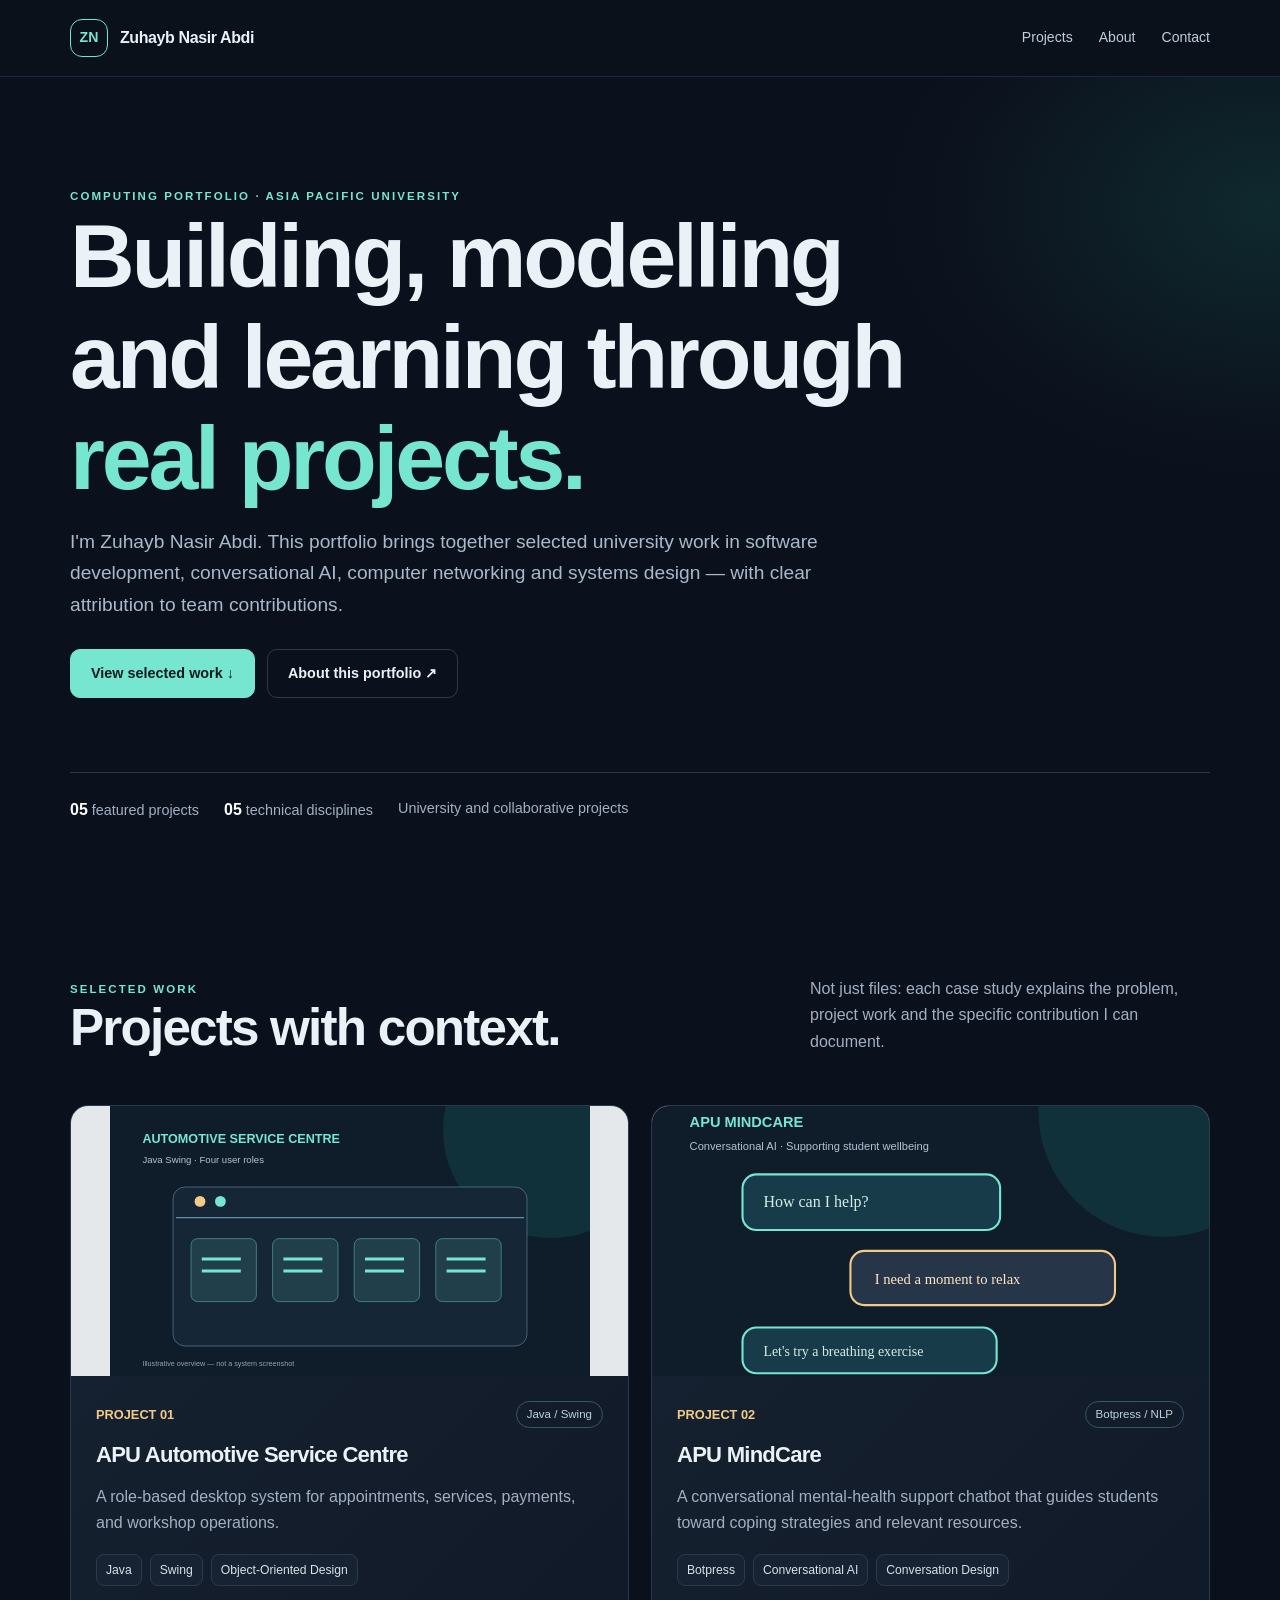
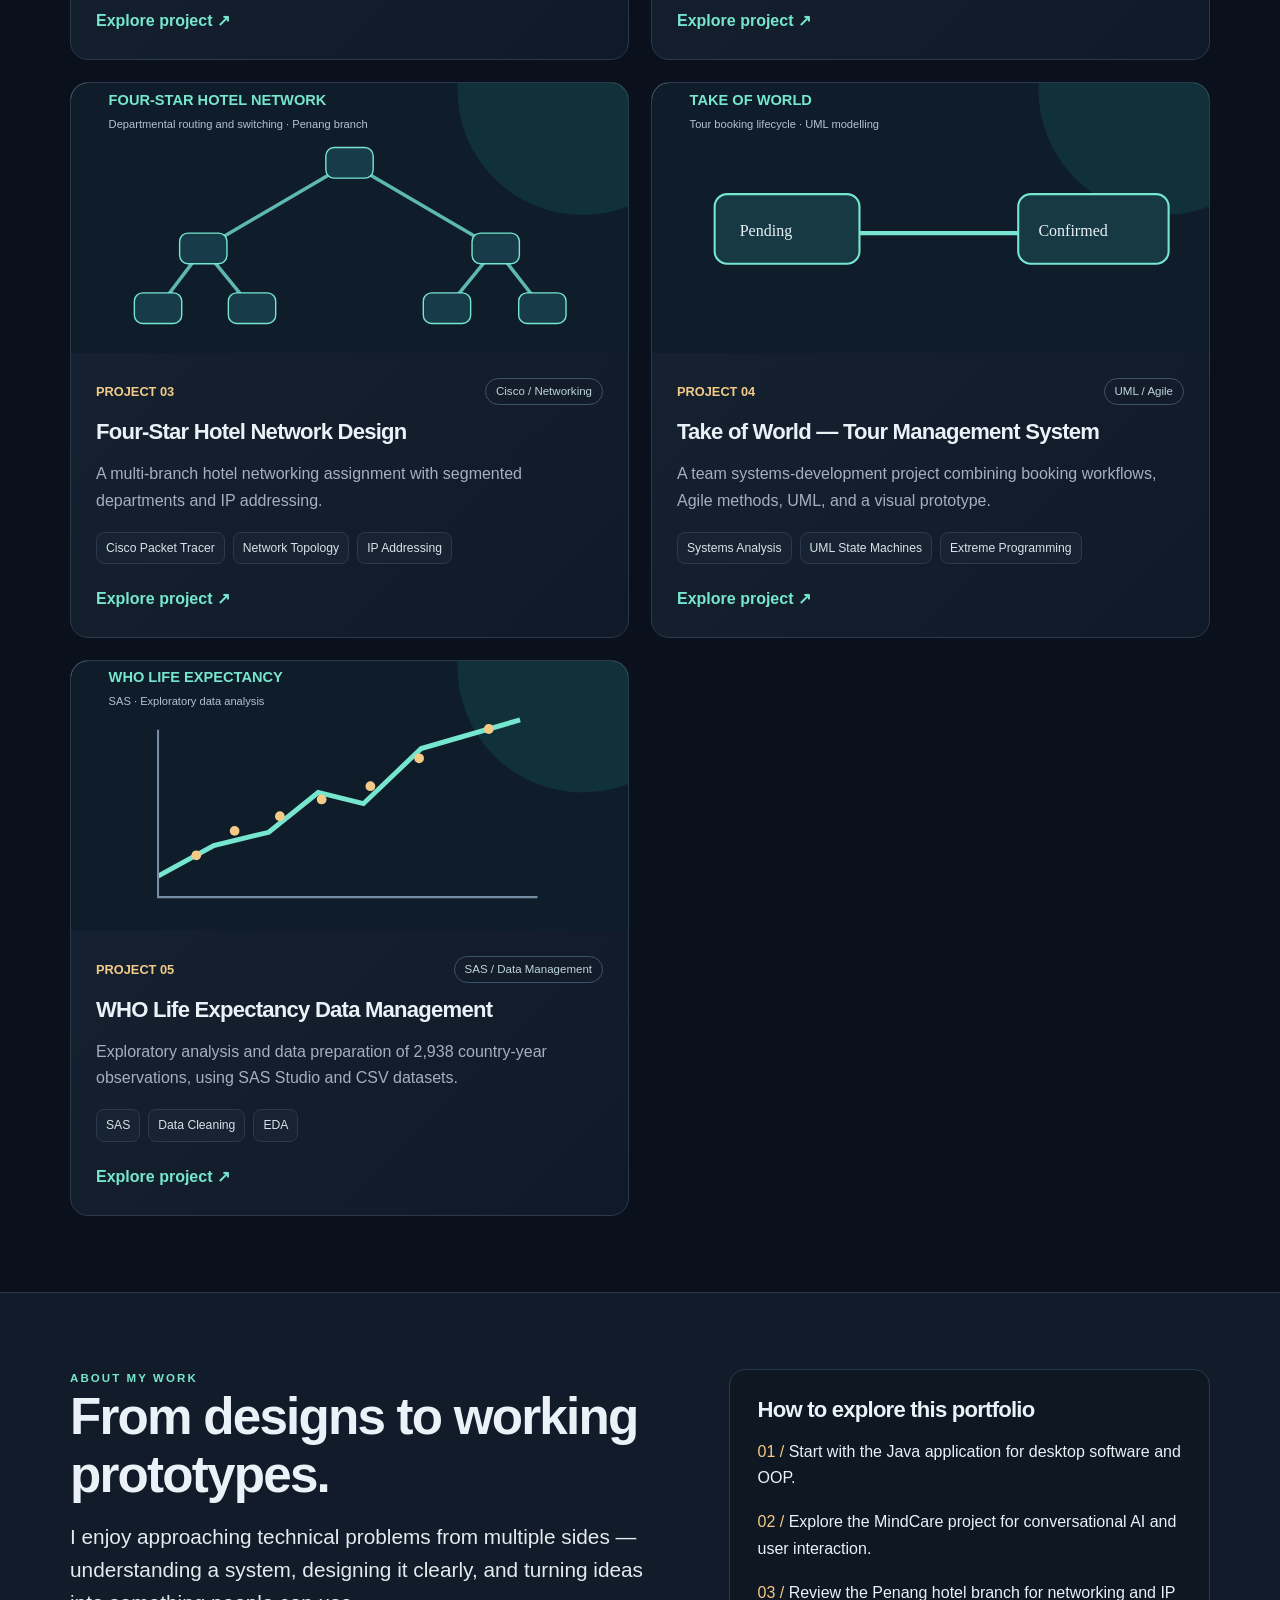
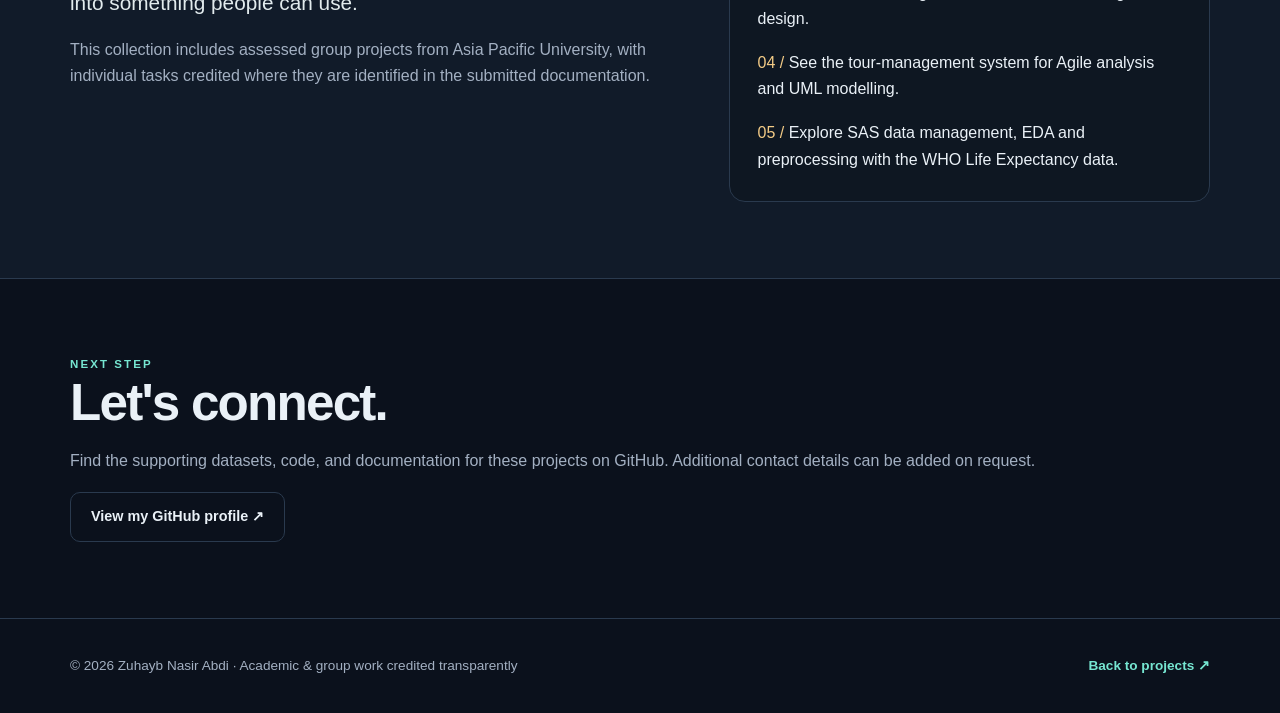
==== index.html @ 9fe81d9a "Publish professional five-project portfolio website" ====
<!DOCTYPE html>
<html lang="en"><head><meta charset="utf-8"/><meta content="width=device-width, initial-scale=1" name="viewport"/><meta content="#0b111c" name="theme-color"/><meta content="Software development, conversational AI, networking, and systems design portfolio." name="description"/><title>Selected Projects | Zuhayb Nasir Abdi</title><link href="styles.css" rel="stylesheet"/></head><body><header><div class="container topbar"><a aria-label="Portfolio homepage" class="brand" href="index.html"><span class="monogram">ZN</span><span>Zuhayb Nasir Abdi</span></a><nav aria-label="Primary navigation" class="navigation"><a href="index.html#projects">Projects</a><a href="index.html#about">About</a><a href="index.html#contact">Contact</a></nav></div></header><main><section class="hero"><div class="container"><div class="eyebrow">COMPUTING PORTFOLIO · ASIA PACIFIC UNIVERSITY</div><h1>Building, modelling and learning through <span class="gradient-word">real projects.</span></h1><p class="lede">I'm Zuhayb Nasir Abdi. This portfolio brings together selected university work in software development, conversational AI, computer networking and systems design — with clear attribution to team contributions.</p><div class="hero-actions"><a class="btn btn-primary" href="#projects">View selected work ↓</a><a class="btn" href="#about">About this portfolio ↗</a></div><div class="hero-stat"><span><strong>05</strong> featured projects</span><span><strong>05</strong> technical disciplines</span><span>University and collaborative projects</span></div></div></section><section id="projects"><div class="container"><div class="sectionhead"><div><div class="eyebrow">SELECTED WORK</div><h2>Projects with context.</h2></div><p>Not just files: each case study explains the problem, project work and the specific contribution I can document.</p></div><div class="projectgrid"><article class="projectcard"><a aria-label="View APU Automotive Service Centre" href="projects/automotive-service-centre/"><div class="card-image"><img alt="Project visual for APU Automotive Service Centre" loading="lazy" src="assets/java-roles.svg"/></div></a><div class="cardbody"><div class="cardmeta"><span class="projectnum">PROJECT 01</span><span class="pill">Java / Swing</span></div><h3>APU Automotive Service Centre</h3><p>A role-based desktop system for appointments, services, payments, and workshop operations.</p><div class="tagrow"><span class="tag">Java</span><span class="tag">Swing</span><span class="tag">Object-Oriented Design</span></div><a class="inline-link" href="projects/automotive-service-centre/">Explore project ↗</a></div></article><article class="projectcard"><a aria-label="View APU MindCare" href="projects/apu-mindcare-chatbot/"><div class="card-image"><img alt="Project visual for APU MindCare" loading="lazy" src="assets/chatbot-demo.svg"/></div></a><div class="cardbody"><div class="cardmeta"><span class="projectnum">PROJECT 02</span><span class="pill">Botpress / NLP</span></div><h3>APU MindCare</h3><p>A conversational mental-health support chatbot that guides students toward coping strategies and relevant resources.</p><div class="tagrow"><span class="tag">Botpress</span><span class="tag">Conversational AI</span><span class="tag">Conversation Design</span></div><a class="inline-link" href="projects/apu-mindcare-chatbot/">Explore project ↗</a></div></article><article class="projectcard"><a aria-label="View Four-Star Hotel Network Design" href="projects/hotel-network-design/"><div class="card-image"><img alt="Project visual for Four-Star Hotel Network Design" loading="lazy" src="assets/hotel-penang.svg"/></div></a><div class="cardbody"><div class="cardmeta"><span class="projectnum">PROJECT 03</span><span class="pill">Cisco / Networking</span></div><h3>Four-Star Hotel Network Design</h3><p>A multi-branch hotel networking assignment with segmented departments and IP addressing.</p><div class="tagrow"><span class="tag">Cisco Packet Tracer</span><span class="tag">Network Topology</span><span class="tag">IP Addressing</span></div><a class="inline-link" href="projects/hotel-network-design/">Explore project ↗</a></div></article><article class="projectcard"><a aria-label="View Take of World — Tour Management System" href="projects/take-of-world-tms/"><div class="card-image"><img alt="Project visual for Take of World — Tour Management System" loading="lazy" src="assets/tour-prototype.svg"/></div></a><div class="cardbody"><div class="cardmeta"><span class="projectnum">PROJECT 04</span><span class="pill">UML / Agile</span></div><h3>Take of World — Tour Management System</h3><p>A team systems-development project combining booking workflows, Agile methods, UML, and a visual prototype.</p><div class="tagrow"><span class="tag">Systems Analysis</span><span class="tag">UML State Machines</span><span class="tag">Extreme Programming</span></div><a class="inline-link" href="projects/take-of-world-tms/">Explore project ↗</a></div></article><article class="projectcard"><a aria-label="View WHO Life Expectancy Data Management" href="projects/who-life-expectancy-data-management/"><div class="card-image"><img alt="Scatter plot of life expectancy against schooling years" loading="lazy" src="assets/who-schooling-life-expectancy.svg"/></div></a><div class="cardbody"><div class="cardmeta"><span class="projectnum">PROJECT 05</span><span class="pill">SAS / Data Management</span></div><h3>WHO Life Expectancy Data Management</h3><p>Exploratory analysis and data preparation of 2,938 country-year observations, using SAS Studio and CSV datasets.</p><div class="tagrow"><span class="tag">SAS</span><span class="tag">Data Cleaning</span><span class="tag">EDA</span></div><a class="inline-link" href="projects/who-life-expectancy-data-management/">Explore project ↗</a></div></article></div></div></section><section class="about" id="about"><div class="container about-grid"><div><div class="eyebrow">ABOUT MY WORK</div><h2>From designs to working prototypes.</h2><p class="quote">I enjoy approaching technical problems from multiple sides — understanding a system, designing it clearly, and turning ideas into something people can use.</p><p class="muted">This collection includes assessed group projects from Asia Pacific University, with individual tasks credited where they are identified in the submitted documentation.</p></div><div class="steps"><h3>How to explore this portfolio</h3><p><span class="gold">01 /</span> Start with the Java application for desktop software and OOP.</p><p><span class="gold">02 /</span> Explore the MindCare project for conversational AI and user interaction.</p><p><span class="gold">03 /</span> Review the Penang hotel branch for networking and IP design.</p><p><span class="gold">04 /</span> See the tour-management system for Agile analysis and UML modelling.</p><p><span class="gold">05 /</span> Explore SAS data management, EDA and preprocessing with the WHO Life Expectancy data.</p></div></div></section><section id="contact"><div class="container"><div class="eyebrow">NEXT STEP</div><h2>Let's connect.</h2><p class="muted">Find the supporting datasets, code, and documentation for these projects on GitHub. Additional contact details can be added on request.</p><a class="btn" href="https://github.com/zuhaybnasir-design" rel="noopener noreferrer" target="_blank">View my GitHub profile ↗</a></div></section></main><footer><div class="container foot"><span>© 2026 Zuhayb Nasir Abdi · Academic &amp; group work credited transparently</span><a class="inline-link" href="index.html#projects">Back to projects ↗</a></div></footer></body></html>
---- styles.css ----
:root{--ink:#eaf1f7;--muted:#a3b0c2;--bg:#0b111c;--panel:#121d2c;--panel2:#172537;--line:#2a3a4e;--aqua:#76e6d1;--gold:#f3cb86;--max:1140px; color-scheme:dark}
*{box-sizing:border-box}html{scroll-behavior:smooth}body{margin:0;background:var(--bg);color:var(--ink);font:16px/1.65 -apple-system,BlinkMacSystemFont,"Segoe UI",Arial,sans-serif}a{color:inherit;text-decoration:none}a:focus-visible{outline:2px solid var(--aqua);outline-offset:5px;border-radius:3px}p{margin:0 0 1.1rem}h1,h2,h3{line-height:1.13;letter-spacing:-.035em;margin:0 0 1rem}h1{font-size:clamp(2.9rem,7vw,5.9rem);max-width:920px}h2{font-size:clamp(2rem,4.4vw,3.2rem)}h3{font-size:1.38rem}img{max-width:100%;display:block} .container{width:min(var(--max),calc(100% - 48px));margin:auto}.eyebrow{color:var(--aqua);font-size:.72rem;font-weight:780;letter-spacing:.18em;text-transform:uppercase}.muted{color:var(--muted)}.small{font-size:.9rem}.gold{color:var(--gold)}
header{border-bottom:1px solid #1d2a3b;position:sticky;top:0;z-index:12;background:#0b111cf0;backdrop-filter:blur(16px)}.topbar{min-height:76px;display:flex;align-items:center;justify-content:space-between;gap:20px}.brand{display:flex;align-items:center;gap:12px;font-weight:780;letter-spacing:-.025em}.monogram{display:grid;place-items:center;width:38px;height:38px;border:1px solid #6be6d0;border-radius:12px;color:var(--aqua);font-size:.88rem;letter-spacing:0}.navigation{display:flex;gap:26px;color:#c0cddb;font-size:.88rem}.navigation a:hover,.inline-link:hover{color:var(--aqua)}
.hero{padding:110px 0 76px;position:relative;overflow:hidden}.hero:before{content:'';position:absolute;width:800px;height:560px;right:-390px;top:-150px;border-radius:50%;background:radial-gradient(ellipse,#1c796b3b,#132b3a15 55%,transparent 70%);pointer-events:none}.hero .lede{color:#a9b9ca;font-size:1.2rem;max-width:750px}.gradient-word{color:var(--aqua)}.hero-actions{display:flex;flex-wrap:wrap;gap:12px;margin-top:28px}.btn{display:inline-flex;justify-content:center;align-items:center;gap:8px;border-radius:10px;border:1px solid var(--line);padding:12px 20px;font-weight:720;font-size:.9rem;transition:transform .15s,background .15s}.btn:hover{transform:translateY(-2px);background:var(--panel2)}.btn-primary{background:var(--aqua);color:#0b191b;border-color:var(--aqua)}.btn-primary:hover{background:#a2f4e4}.hero-stat{display:flex;gap:25px;flex-wrap:wrap;border-top:1px solid var(--line);margin-top:74px;padding-top:24px;color:var(--muted);font-size:.9rem}.hero-stat strong{color:#fff;font-size:1rem}
section{padding:76px 0}.sectionhead{display:flex;justify-content:space-between;align-items:end;gap:25px;margin-bottom:32px}.sectionhead p{max-width:400px;color:var(--muted)}.projectgrid{display:grid;grid-template-columns:1fr 1fr;gap:22px}.projectcard{border:1px solid var(--line);background:linear-gradient(135deg,#172333,#101927);border-radius:18px;overflow:hidden;transition:transform .18s,border-color .18s}.projectcard:hover{transform:translateY(-3px);border-color:#498b83}.card-image{height:270px;overflow:hidden;background:#e5e9e8}.card-image img{width:100%;height:100%;object-fit:cover;object-position:center}.projectcard:first-child .card-image img{object-fit:contain;background:#e5e8eb}.cardbody{padding:25px}.cardmeta{display:flex;align-items:center;justify-content:space-between;gap:15px;margin-bottom:15px}.projectnum{font-size:.8rem;font-weight:800;color:var(--gold)}.pill{font-size:.72rem;white-space:nowrap;border-radius:99px;border:1px solid #39556a;padding:3px 10px;color:#bdd3da}.cardbody p{color:var(--muted);min-height:52px}.tagrow{display:flex;flex-wrap:wrap;gap:8px;margin:16px 0 22px}.tag{color:#d6e3e8;border:1px solid var(--line);background:#172333;border-radius:8px;padding:5px 9px;font-size:.76rem}.inline-link{color:var(--aqua);font-weight:750}.about{background:#111b29;border-top:1px solid var(--line);border-bottom:1px solid var(--line)}.about-grid{display:grid;grid-template-columns:1.1fr .9fr;gap:70px}.quote{font-size:1.3rem;line-height:1.6;color:#e2ebed}.steps{border:1px solid var(--line);background:#0e1722;border-radius:16px;padding:28px}.steps p:last-child{margin-bottom:0}.foot{padding:36px 0;display:flex;justify-content:space-between;gap:20px;flex-wrap:wrap;font-size:.85rem;color:var(--muted)}footer{border-top:1px solid var(--line)}
.projecthero{padding:66px 0 56px}.projecthero h1{font-size:clamp(2.5rem,6vw,4.7rem);max-width:940px;margin-top:18px}.projecthero .lede{max-width:800px;color:#b2c0d2;font-size:1.15rem}.breadcrumb{color:var(--muted);font-size:.87rem}.breadcrumb a{color:var(--aqua)}.feature-image{width:100%;aspect-ratio:2.25/1;object-fit:cover;background:#e5e9e8;border:1px solid var(--line);border-radius:18px}.feature-image.contain{object-fit:contain}.detail-layout{display:grid;grid-template-columns:minmax(0,1.65fr) minmax(260px,.85fr);gap:70px;align-items:start}.detail-section{padding:22px 0;border-bottom:1px solid var(--line)}.detail-section h2{font-size:1.75rem}.detail-section ul{padding-left:1.25rem;color:#bed0dd}.detail-section li{margin:.5rem 0}.info-panel{border:1px solid var(--line);background:var(--panel);padding:25px;border-radius:15px;position:sticky;top:104px}.info-panel h3{font-size:1rem;letter-spacing:0}.info-panel .tagrow{margin:14px 0}.info-panel p{color:var(--muted);font-size:.91rem}.gallery{display:grid;grid-template-columns:1fr 1fr;gap:17px;margin:18px 0}.gallery figure{margin:0;border:1px solid var(--line);background:#142032;border-radius:12px;overflow:hidden}.gallery img{width:100%;height:220px;object-fit:contain;background:#e5e9e8}.gallery figcaption{padding:13px 15px;color:var(--muted);font-size:.78rem}.demo-video{display:block;width:100%;border-radius:12px;border:1px solid var(--line)}.notice{background:#152534;border-left:3px solid var(--gold);padding:16px 20px;border-radius:8px;color:#cdd9e1}.projectfootnav{display:flex;gap:15px;justify-content:space-between;margin:44px 0}.projectfootnav a{color:var(--aqua);font-weight:650}
@media(max-width:800px){.hero{padding:78px 0 54px}.projectgrid,.about-grid,.detail-layout{grid-template-columns:1fr}.detail-layout{gap:18px}.info-panel{position:static}.sectionhead{display:block}.gallery{grid-template-columns:1fr 1fr}.navigation{gap:14px}.container{width:min(var(--max),calc(100% - 32px))}}
@media(max-width:540px){.projectgrid,.gallery{grid-template-columns:1fr}.card-image{height:210px}.gallery img{height:195px}.navigation{font-size:.76rem;gap:10px}.brand{font-size:.88rem}.monogram{width:31px;height:31px}.topbar{min-height:66px}.hero-stat{gap:15px}.feature-image{aspect-ratio:1.5/1}.about-grid{gap:35px}.projecthero{padding-top:35px}}@media(prefers-reduced-motion:reduce){*,*:before,*:after{scroll-behavior:auto!important;transition:none!important}}
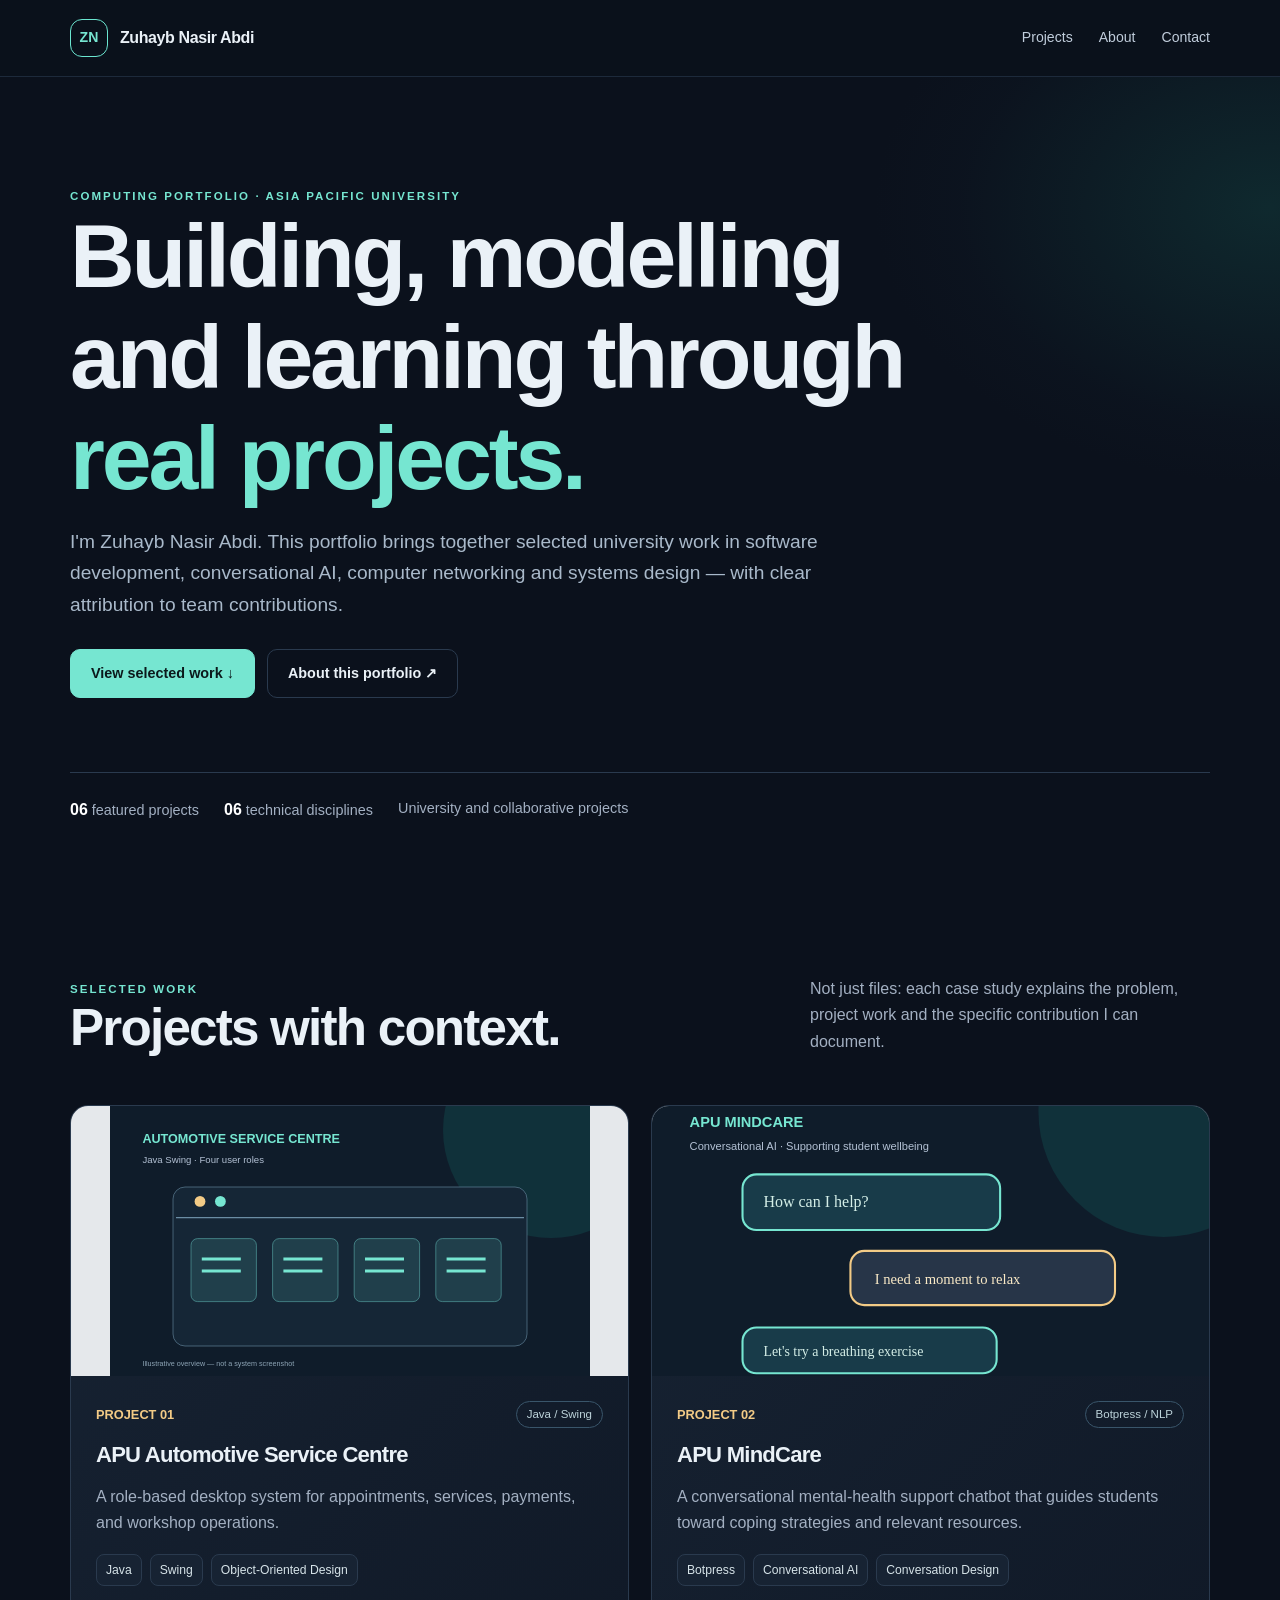
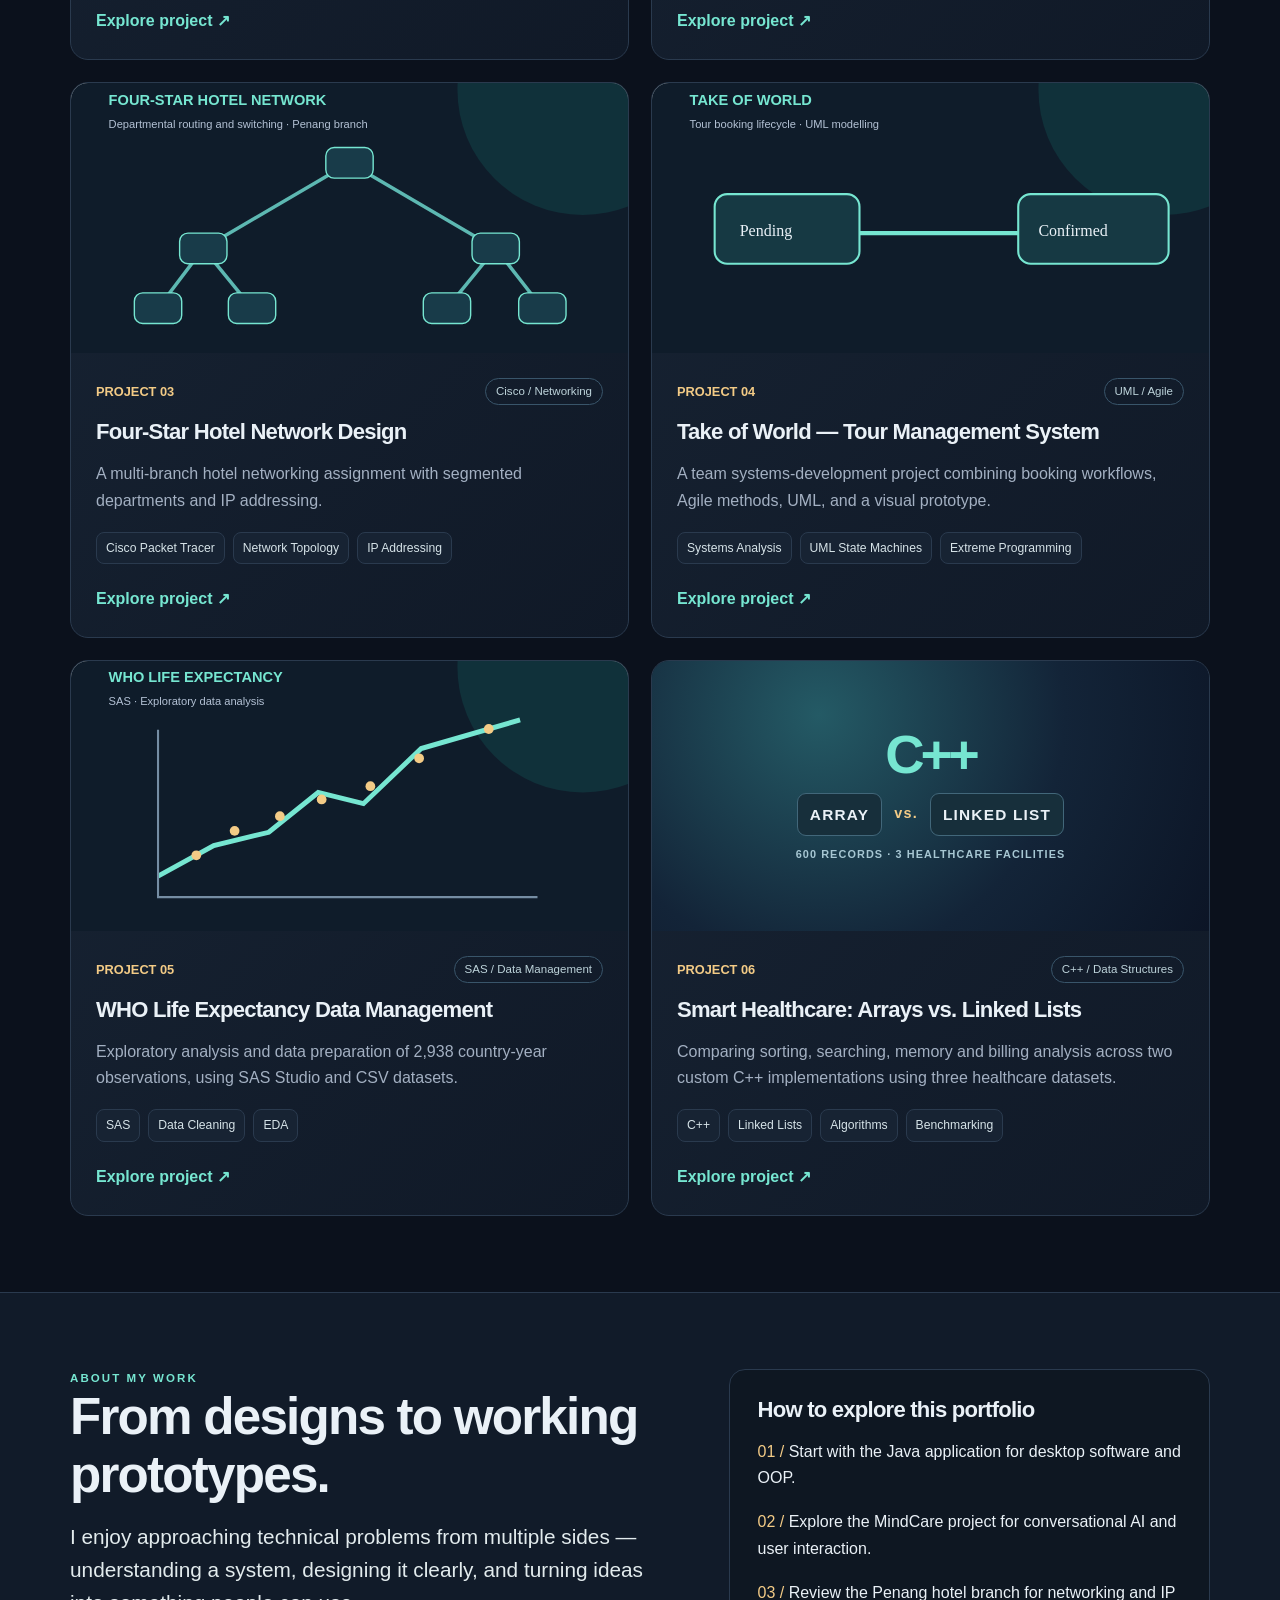
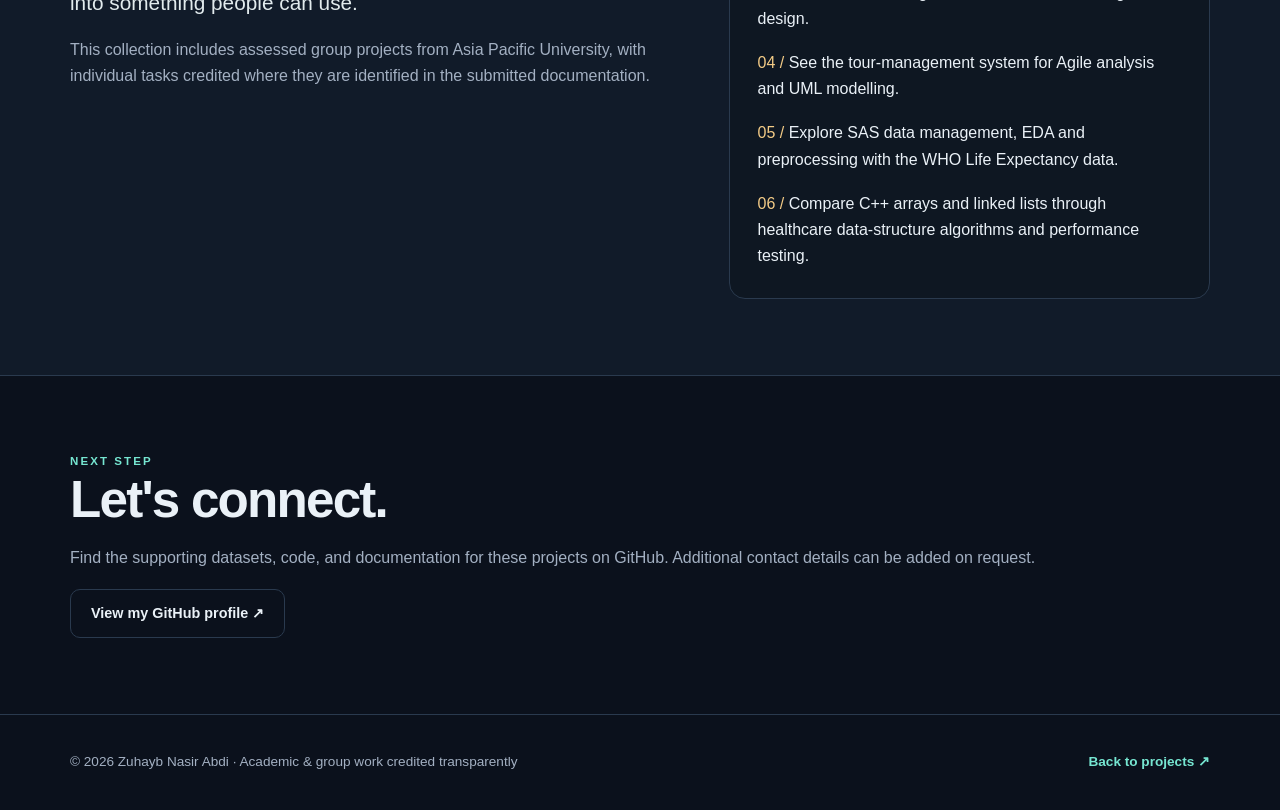
==== commit 9d08ed47: "feat: showcase C++ arrays vs linked lists project on portfolio homepage" ====
--- a/index.html
+++ b/index.html
@@ -1,2 +1,2 @@
 <!DOCTYPE html>
-<html lang="en"><head><meta charset="utf-8"/><meta content="width=device-width, initial-scale=1" name="viewport"/><meta content="#0b111c" name="theme-color"/><meta content="Software development, conversational AI, networking, and systems design portfolio." name="description"/><title>Selected Projects | Zuhayb Nasir Abdi</title><link href="styles.css" rel="stylesheet"/></head><body><header><div class="container topbar"><a aria-label="Portfolio homepage" class="brand" href="index.html"><span class="monogram">ZN</span><span>Zuhayb Nasir Abdi</span></a><nav aria-label="Primary navigation" class="navigation"><a href="index.html#projects">Projects</a><a href="index.html#about">About</a><a href="index.html#contact">Contact</a></nav></div></header><main><section class="hero"><div class="container"><div class="eyebrow">COMPUTING PORTFOLIO · ASIA PACIFIC UNIVERSITY</div><h1>Building, modelling and learning through <span class="gradient-word">real projects.</span></h1><p class="lede">I'm Zuhayb Nasir Abdi. This portfolio brings together selected university work in software development, conversational AI, computer networking and systems design — with clear attribution to team contributions.</p><div class="hero-actions"><a class="btn btn-primary" href="#projects">View selected work ↓</a><a class="btn" href="#about">About this portfolio ↗</a></div><div class="hero-stat"><span><strong>05</strong> featured projects</span><span><strong>05</strong> technical disciplines</span><span>University and collaborative projects</span></div></div></section><section id="projects"><div class="container"><div class="sectionhead"><div><div class="eyebrow">SELECTED WORK</div><h2>Projects with context.</h2></div><p>Not just files: each case study explains the problem, project work and the specific contribution I can document.</p></div><div class="projectgrid"><article class="projectcard"><a aria-label="View APU Automotive Service Centre" href="projects/automotive-service-centre/"><div class="card-image"><img alt="Project visual for APU Automotive Service Centre" loading="lazy" src="assets/java-roles.svg"/></div></a><div class="cardbody"><div class="cardmeta"><span class="projectnum">PROJECT 01</span><span class="pill">Java / Swing</span></div><h3>APU Automotive Service Centre</h3><p>A role-based desktop system for appointments, services, payments, and workshop operations.</p><div class="tagrow"><span class="tag">Java</span><span class="tag">Swing</span><span class="tag">Object-Oriented Design</span></div><a class="inline-link" href="projects/automotive-service-centre/">Explore project ↗</a></div></article><article class="projectcard"><a aria-label="View APU MindCare" href="projects/apu-mindcare-chatbot/"><div class="card-image"><img alt="Project visual for APU MindCare" loading="lazy" src="assets/chatbot-demo.svg"/></div></a><div class="cardbody"><div class="cardmeta"><span class="projectnum">PROJECT 02</span><span class="pill">Botpress / NLP</span></div><h3>APU MindCare</h3><p>A conversational mental-health support chatbot that guides students toward coping strategies and relevant resources.</p><div class="tagrow"><span class="tag">Botpress</span><span class="tag">Conversational AI</span><span class="tag">Conversation Design</span></div><a class="inline-link" href="projects/apu-mindcare-chatbot/">Explore project ↗</a></div></article><article class="projectcard"><a aria-label="View Four-Star Hotel Network Design" href="projects/hotel-network-design/"><div class="card-image"><img alt="Project visual for Four-Star Hotel Network Design" loading="lazy" src="assets/hotel-penang.svg"/></div></a><div class="cardbody"><div class="cardmeta"><span class="projectnum">PROJECT 03</span><span class="pill">Cisco / Networking</span></div><h3>Four-Star Hotel Network Design</h3><p>A multi-branch hotel networking assignment with segmented departments and IP addressing.</p><div class="tagrow"><span class="tag">Cisco Packet Tracer</span><span class="tag">Network Topology</span><span class="tag">IP Addressing</span></div><a class="inline-link" href="projects/hotel-network-design/">Explore project ↗</a></div></article><article class="projectcard"><a aria-label="View Take of World — Tour Management System" href="projects/take-of-world-tms/"><div class="card-image"><img alt="Project visual for Take of World — Tour Management System" loading="lazy" src="assets/tour-prototype.svg"/></div></a><div class="cardbody"><div class="cardmeta"><span class="projectnum">PROJECT 04</span><span class="pill">UML / Agile</span></div><h3>Take of World — Tour Management System</h3><p>A team systems-development project combining booking workflows, Agile methods, UML, and a visual prototype.</p><div class="tagrow"><span class="tag">Systems Analysis</span><span class="tag">UML State Machines</span><span class="tag">Extreme Programming</span></div><a class="inline-link" href="projects/take-of-world-tms/">Explore project ↗</a></div></article><article class="projectcard"><a aria-label="View WHO Life Expectancy Data Management" href="projects/who-life-expectancy-data-management/"><div class="card-image"><img alt="Scatter plot of life expectancy against schooling years" loading="lazy" src="assets/who-schooling-life-expectancy.svg"/></div></a><div class="cardbody"><div class="cardmeta"><span class="projectnum">PROJECT 05</span><span class="pill">SAS / Data Management</span></div><h3>WHO Life Expectancy Data Management</h3><p>Exploratory analysis and data preparation of 2,938 country-year observations, using SAS Studio and CSV datasets.</p><div class="tagrow"><span class="tag">SAS</span><span class="tag">Data Cleaning</span><span class="tag">EDA</span></div><a class="inline-link" href="projects/who-life-expectancy-data-management/">Explore project ↗</a></div></article></div></div></section><section class="about" id="about"><div class="container about-grid"><div><div class="eyebrow">ABOUT MY WORK</div><h2>From designs to working prototypes.</h2><p class="quote">I enjoy approaching technical problems from multiple sides — understanding a system, designing it clearly, and turning ideas into something people can use.</p><p class="muted">This collection includes assessed group projects from Asia Pacific University, with individual tasks credited where they are identified in the submitted documentation.</p></div><div class="steps"><h3>How to explore this portfolio</h3><p><span class="gold">01 /</span> Start with the Java application for desktop software and OOP.</p><p><span class="gold">02 /</span> Explore the MindCare project for conversational AI and user interaction.</p><p><span class="gold">03 /</span> Review the Penang hotel branch for networking and IP design.</p><p><span class="gold">04 /</span> See the tour-management system for Agile analysis and UML modelling.</p><p><span class="gold">05 /</span> Explore SAS data management, EDA and preprocessing with the WHO Life Expectancy data.</p></div></div></section><section id="contact"><div class="container"><div class="eyebrow">NEXT STEP</div><h2>Let's connect.</h2><p class="muted">Find the supporting datasets, code, and documentation for these projects on GitHub. Additional contact details can be added on request.</p><a class="btn" href="https://github.com/zuhaybnasir-design" rel="noopener noreferrer" target="_blank">View my GitHub profile ↗</a></div></section></main><footer><div class="container foot"><span>© 2026 Zuhayb Nasir Abdi · Academic &amp; group work credited transparently</span><a class="inline-link" href="index.html#projects">Back to projects ↗</a></div></footer></body></html>+<html lang="en"><head><meta charset="utf-8"/><meta content="width=device-width, initial-scale=1" name="viewport"/><meta content="#0b111c" name="theme-color"/><meta content="Software development, conversational AI, networking, and systems design portfolio." name="description"/><title>Selected Projects | Zuhayb Nasir Abdi</title><link href="styles.css" rel="stylesheet"/></head><body><header><div class="container topbar"><a aria-label="Portfolio homepage" class="brand" href="index.html"><span class="monogram">ZN</span><span>Zuhayb Nasir Abdi</span></a><nav aria-label="Primary navigation" class="navigation"><a href="index.html#projects">Projects</a><a href="index.html#about">About</a><a href="index.html#contact">Contact</a></nav></div></header><main><section class="hero"><div class="container"><div class="eyebrow">COMPUTING PORTFOLIO · ASIA PACIFIC UNIVERSITY</div><h1>Building, modelling and learning through <span class="gradient-word">real projects.</span></h1><p class="lede">I'm Zuhayb Nasir Abdi. This portfolio brings together selected university work in software development, conversational AI, computer networking and systems design — with clear attribution to team contributions.</p><div class="hero-actions"><a class="btn btn-primary" href="#projects">View selected work ↓</a><a class="btn" href="#about">About this portfolio ↗</a></div><div class="hero-stat"><span><strong>06</strong> featured projects</span><span><strong>06</strong> technical disciplines</span><span>University and collaborative projects</span></div></div></section><section id="projects"><div class="container"><div class="sectionhead"><div><div class="eyebrow">SELECTED WORK</div><h2>Projects with context.</h2></div><p>Not just files: each case study explains the problem, project work and the specific contribution I can document.</p></div><div class="projectgrid"><article class="projectcard"><a aria-label="View APU Automotive Service Centre" href="projects/automotive-service-centre/"><div class="card-image"><img alt="Project visual for APU Automotive Service Centre" loading="lazy" src="assets/java-roles.svg"/></div></a><div class="cardbody"><div class="cardmeta"><span class="projectnum">PROJECT 01</span><span class="pill">Java / Swing</span></div><h3>APU Automotive Service Centre</h3><p>A role-based desktop system for appointments, services, payments, and workshop operations.</p><div class="tagrow"><span class="tag">Java</span><span class="tag">Swing</span><span class="tag">Object-Oriented Design</span></div><a class="inline-link" href="projects/automotive-service-centre/">Explore project ↗</a></div></article><article class="projectcard"><a aria-label="View APU MindCare" href="projects/apu-mindcare-chatbot/"><div class="card-image"><img alt="Project visual for APU MindCare" loading="lazy" src="assets/chatbot-demo.svg"/></div></a><div class="cardbody"><div class="cardmeta"><span class="projectnum">PROJECT 02</span><span class="pill">Botpress / NLP</span></div><h3>APU MindCare</h3><p>A conversational mental-health support chatbot that guides students toward coping strategies and relevant resources.</p><div class="tagrow"><span class="tag">Botpress</span><span class="tag">Conversational AI</span><span class="tag">Conversation Design</span></div><a class="inline-link" href="projects/apu-mindcare-chatbot/">Explore project ↗</a></div></article><article class="projectcard"><a aria-label="View Four-Star Hotel Network Design" href="projects/hotel-network-design/"><div class="card-image"><img alt="Project visual for Four-Star Hotel Network Design" loading="lazy" src="assets/hotel-penang.svg"/></div></a><div class="cardbody"><div class="cardmeta"><span class="projectnum">PROJECT 03</span><span class="pill">Cisco / Networking</span></div><h3>Four-Star Hotel Network Design</h3><p>A multi-branch hotel networking assignment with segmented departments and IP addressing.</p><div class="tagrow"><span class="tag">Cisco Packet Tracer</span><span class="tag">Network Topology</span><span class="tag">IP Addressing</span></div><a class="inline-link" href="projects/hotel-network-design/">Explore project ↗</a></div></article><article class="projectcard"><a aria-label="View Take of World — Tour Management System" href="projects/take-of-world-tms/"><div class="card-image"><img alt="Project visual for Take of World — Tour Management System" loading="lazy" src="assets/tour-prototype.svg"/></div></a><div class="cardbody"><div class="cardmeta"><span class="projectnum">PROJECT 04</span><span class="pill">UML / Agile</span></div><h3>Take of World — Tour Management System</h3><p>A team systems-development project combining booking workflows, Agile methods, UML, and a visual prototype.</p><div class="tagrow"><span class="tag">Systems Analysis</span><span class="tag">UML State Machines</span><span class="tag">Extreme Programming</span></div><a class="inline-link" href="projects/take-of-world-tms/">Explore project ↗</a></div></article><article class="projectcard"><a aria-label="View WHO Life Expectancy Data Management" href="projects/who-life-expectancy-data-management/"><div class="card-image"><img alt="Scatter plot of life expectancy against schooling years" loading="lazy" src="assets/who-schooling-life-expectancy.svg"/></div></a><div class="cardbody"><div class="cardmeta"><span class="projectnum">PROJECT 05</span><span class="pill">SAS / Data Management</span></div><h3>WHO Life Expectancy Data Management</h3><p>Exploratory analysis and data preparation of 2,938 country-year observations, using SAS Studio and CSV datasets.</p><div class="tagrow"><span class="tag">SAS</span><span class="tag">Data Cleaning</span><span class="tag">EDA</span></div><a class="inline-link" href="projects/who-life-expectancy-data-management/">Explore project ↗</a></div></article><article class="projectcard"><a aria-label="View Smart Healthcare Data Structures C++ project" href="projects/healthcare-data-structures/"><div class="card-image cpp-cover"><div class="cpp-cover-mark" aria-hidden="true">C++</div><div class="cpp-cover-pair"><span>ARRAY</span><b>vs.</b><span>LINKED LIST</span></div><span class="cpp-cover-sub">600 RECORDS · 3 HEALTHCARE FACILITIES</span></div></a><div class="cardbody"><div class="cardmeta"><span class="projectnum">PROJECT 06</span><span class="pill">C++ / Data Structures</span></div><h3>Smart Healthcare: Arrays vs. Linked Lists</h3><p>Comparing sorting, searching, memory and billing analysis across two custom C++ implementations using three healthcare datasets.</p><div class="tagrow"><span class="tag">C++</span><span class="tag">Linked Lists</span><span class="tag">Algorithms</span><span class="tag">Benchmarking</span></div><a class="inline-link" href="projects/healthcare-data-structures/">Explore project ↗</a></div></article></div></div></section><section class="about" id="about"><div class="container about-grid"><div><div class="eyebrow">ABOUT MY WORK</div><h2>From designs to working prototypes.</h2><p class="quote">I enjoy approaching technical problems from multiple sides — understanding a system, designing it clearly, and turning ideas into something people can use.</p><p class="muted">This collection includes assessed group projects from Asia Pacific University, with individual tasks credited where they are identified in the submitted documentation.</p></div><div class="steps"><h3>How to explore this portfolio</h3><p><span class="gold">01 /</span> Start with the Java application for desktop software and OOP.</p><p><span class="gold">02 /</span> Explore the MindCare project for conversational AI and user interaction.</p><p><span class="gold">03 /</span> Review the Penang hotel branch for networking and IP design.</p><p><span class="gold">04 /</span> See the tour-management system for Agile analysis and UML modelling.</p><p><span class="gold">05 /</span> Explore SAS data management, EDA and preprocessing with the WHO Life Expectancy data.</p><p><span class="gold">06 /</span> Compare C++ arrays and linked lists through healthcare data-structure algorithms and performance testing.</p></div></div></section><section id="contact"><div class="container"><div class="eyebrow">NEXT STEP</div><h2>Let's connect.</h2><p class="muted">Find the supporting datasets, code, and documentation for these projects on GitHub. Additional contact details can be added on request.</p><a class="btn" href="https://github.com/zuhaybnasir-design" rel="noopener noreferrer" target="_blank">View my GitHub profile ↗</a></div></section></main><footer><div class="container foot"><span>© 2026 Zuhayb Nasir Abdi · Academic &amp; group work credited transparently</span><a class="inline-link" href="index.html#projects">Back to projects ↗</a></div></footer></body></html>
--- a/styles.css
+++ b/styles.css
@@ -6,4 +6,22 @@
 section{padding:76px 0}.sectionhead{display:flex;justify-content:space-between;align-items:end;gap:25px;margin-bottom:32px}.sectionhead p{max-width:400px;color:var(--muted)}.projectgrid{display:grid;grid-template-columns:1fr 1fr;gap:22px}.projectcard{border:1px solid var(--line);background:linear-gradient(135deg,#172333,#101927);border-radius:18px;overflow:hidden;transition:transform .18s,border-color .18s}.projectcard:hover{transform:translateY(-3px);border-color:#498b83}.card-image{height:270px;overflow:hidden;background:#e5e9e8}.card-image img{width:100%;height:100%;object-fit:cover;object-position:center}.projectcard:first-child .card-image img{object-fit:contain;background:#e5e8eb}.cardbody{padding:25px}.cardmeta{display:flex;align-items:center;justify-content:space-between;gap:15px;margin-bottom:15px}.projectnum{font-size:.8rem;font-weight:800;color:var(--gold)}.pill{font-size:.72rem;white-space:nowrap;border-radius:99px;border:1px solid #39556a;padding:3px 10px;color:#bdd3da}.cardbody p{color:var(--muted);min-height:52px}.tagrow{display:flex;flex-wrap:wrap;gap:8px;margin:16px 0 22px}.tag{color:#d6e3e8;border:1px solid var(--line);background:#172333;border-radius:8px;padding:5px 9px;font-size:.76rem}.inline-link{color:var(--aqua);font-weight:750}.about{background:#111b29;border-top:1px solid var(--line);border-bottom:1px solid var(--line)}.about-grid{display:grid;grid-template-columns:1.1fr .9fr;gap:70px}.quote{font-size:1.3rem;line-height:1.6;color:#e2ebed}.steps{border:1px solid var(--line);background:#0e1722;border-radius:16px;padding:28px}.steps p:last-child{margin-bottom:0}.foot{padding:36px 0;display:flex;justify-content:space-between;gap:20px;flex-wrap:wrap;font-size:.85rem;color:var(--muted)}footer{border-top:1px solid var(--line)}
 .projecthero{padding:66px 0 56px}.projecthero h1{font-size:clamp(2.5rem,6vw,4.7rem);max-width:940px;margin-top:18px}.projecthero .lede{max-width:800px;color:#b2c0d2;font-size:1.15rem}.breadcrumb{color:var(--muted);font-size:.87rem}.breadcrumb a{color:var(--aqua)}.feature-image{width:100%;aspect-ratio:2.25/1;object-fit:cover;background:#e5e9e8;border:1px solid var(--line);border-radius:18px}.feature-image.contain{object-fit:contain}.detail-layout{display:grid;grid-template-columns:minmax(0,1.65fr) minmax(260px,.85fr);gap:70px;align-items:start}.detail-section{padding:22px 0;border-bottom:1px solid var(--line)}.detail-section h2{font-size:1.75rem}.detail-section ul{padding-left:1.25rem;color:#bed0dd}.detail-section li{margin:.5rem 0}.info-panel{border:1px solid var(--line);background:var(--panel);padding:25px;border-radius:15px;position:sticky;top:104px}.info-panel h3{font-size:1rem;letter-spacing:0}.info-panel .tagrow{margin:14px 0}.info-panel p{color:var(--muted);font-size:.91rem}.gallery{display:grid;grid-template-columns:1fr 1fr;gap:17px;margin:18px 0}.gallery figure{margin:0;border:1px solid var(--line);background:#142032;border-radius:12px;overflow:hidden}.gallery img{width:100%;height:220px;object-fit:contain;background:#e5e9e8}.gallery figcaption{padding:13px 15px;color:var(--muted);font-size:.78rem}.demo-video{display:block;width:100%;border-radius:12px;border:1px solid var(--line)}.notice{background:#152534;border-left:3px solid var(--gold);padding:16px 20px;border-radius:8px;color:#cdd9e1}.projectfootnav{display:flex;gap:15px;justify-content:space-between;margin:44px 0}.projectfootnav a{color:var(--aqua);font-weight:650}
 @media(max-width:800px){.hero{padding:78px 0 54px}.projectgrid,.about-grid,.detail-layout{grid-template-columns:1fr}.detail-layout{gap:18px}.info-panel{position:static}.sectionhead{display:block}.gallery{grid-template-columns:1fr 1fr}.navigation{gap:14px}.container{width:min(var(--max),calc(100% - 32px))}}
-@media(max-width:540px){.projectgrid,.gallery{grid-template-columns:1fr}.card-image{height:210px}.gallery img{height:195px}.navigation{font-size:.76rem;gap:10px}.brand{font-size:.88rem}.monogram{width:31px;height:31px}.topbar{min-height:66px}.hero-stat{gap:15px}.feature-image{aspect-ratio:1.5/1}.about-grid{gap:35px}.projecthero{padding-top:35px}}@media(prefers-reduced-motion:reduce){*,*:before,*:after{scroll-behavior:auto!important;transition:none!important}}+@media(max-width:540px){.projectgrid,.gallery{grid-template-columns:1fr}.card-image{height:210px}.gallery img{height:195px}.navigation{font-size:.76rem;gap:10px}.brand{font-size:.88rem}.monogram{width:31px;height:31px}.topbar{min-height:66px}.hero-stat{gap:15px}.feature-image{aspect-ratio:1.5/1}.about-grid{gap:35px}.projecthero{padding-top:35px}}@media(prefers-reduced-motion:reduce){*,*:before,*:after{scroll-behavior:auto!important;transition:none!important}}
+/* Smart Healthcare C++ showcase: original CSS cover, not a product screenshot */
+.cpp-cover{display:flex;flex-direction:column;align-items:center;justify-content:center;gap:10px;padding:23px;background:radial-gradient(circle at 30% 20%,#245a65,#132438 55%,#0c1526 100%);color:#eaf1f7;text-align:center}
+.cpp-cover-mark{color:#76e6d1;font-size:3.4rem;font-weight:900;line-height:1;letter-spacing:-.075em}
+.cpp-cover-pair{display:flex;align-items:center;gap:12px;font-size:clamp(.72rem,1.2vw,1rem);font-weight:750;letter-spacing:.08em}
+.cpp-cover-pair span{border:1px solid #42677a;background:#172f3b;padding:8px 12px;border-radius:9px}
+.cpp-cover-pair b{color:#f3cb86;font-size:.9rem}
+.cpp-cover-sub{color:#a7c7d3;font-size:.68rem;font-weight:700;letter-spacing:.1em}
+.cpp-highlight-grid{display:grid;grid-template-columns:repeat(4,minmax(0,1fr));gap:15px;margin:0 0 38px}
+.cpp-highlight{border:1px solid var(--line);border-radius:14px;background:#101e2d;padding:22px;display:flex;flex-direction:column;gap:7px}
+.cpp-highlight strong{font-size:2rem;color:var(--aqua);line-height:1.2}
+.cpp-highlight span{font-size:.85rem;color:var(--muted)}
+.cpp-metric-table-wrap{overflow-x:auto;border:1px solid var(--line);border-radius:12px;margin:16px 0 20px}
+.cpp-metric-table{border-collapse:collapse;width:100%;min-width:530px;font-size:.89rem}
+.cpp-metric-table th,.cpp-metric-table td{text-align:left;padding:12px 14px;border-bottom:1px solid var(--line)}
+.cpp-metric-table th{color:var(--aqua);background:#152635}
+.cpp-metric-table tr:last-child td{border-bottom:0}
+@media(max-width:800px){.cpp-highlight-grid{grid-template-columns:repeat(2,minmax(0,1fr))}}
+@media(max-width:540px){.cpp-highlight-grid{gap:9px}.cpp-highlight{padding:15px}.cpp-highlight strong{font-size:1.6rem}.cpp-cover-mark{font-size:2.7rem}.cpp-cover-pair{gap:5px}.cpp-cover-pair span{padding:5px 7px}}
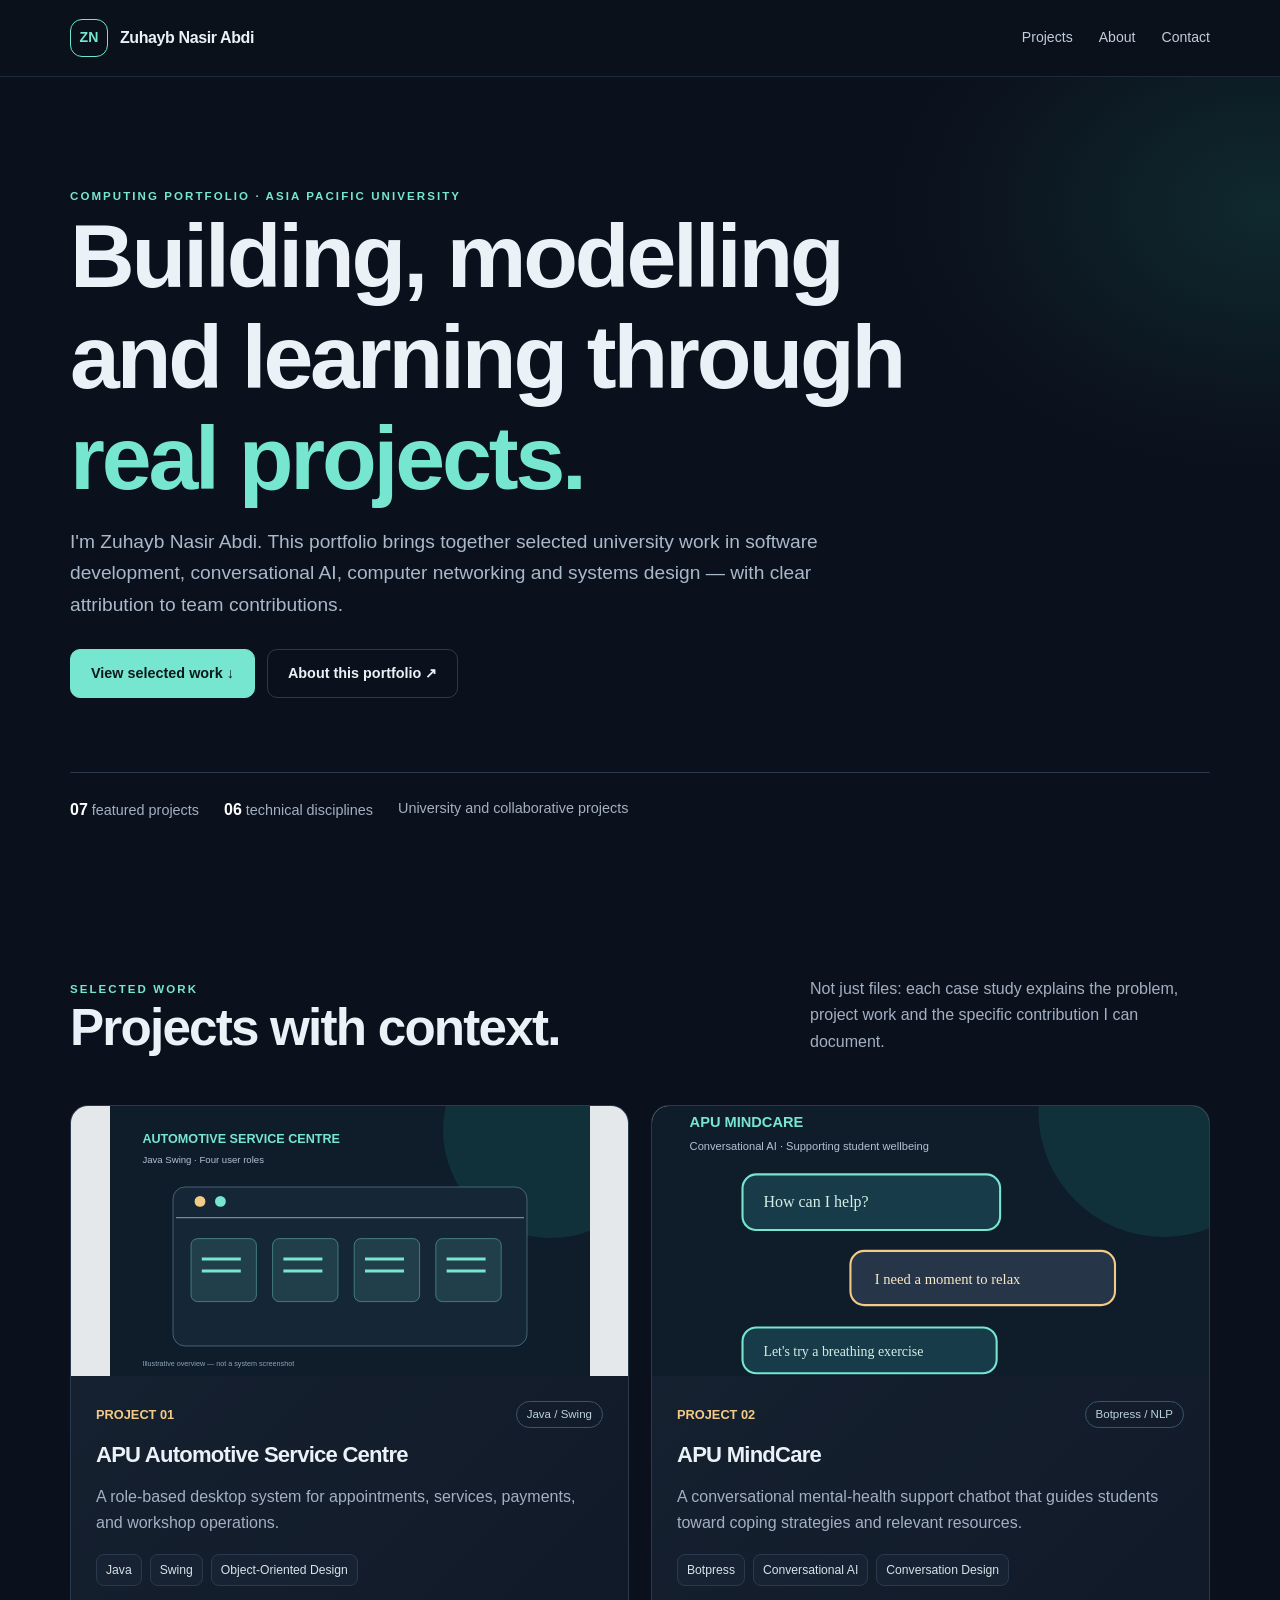
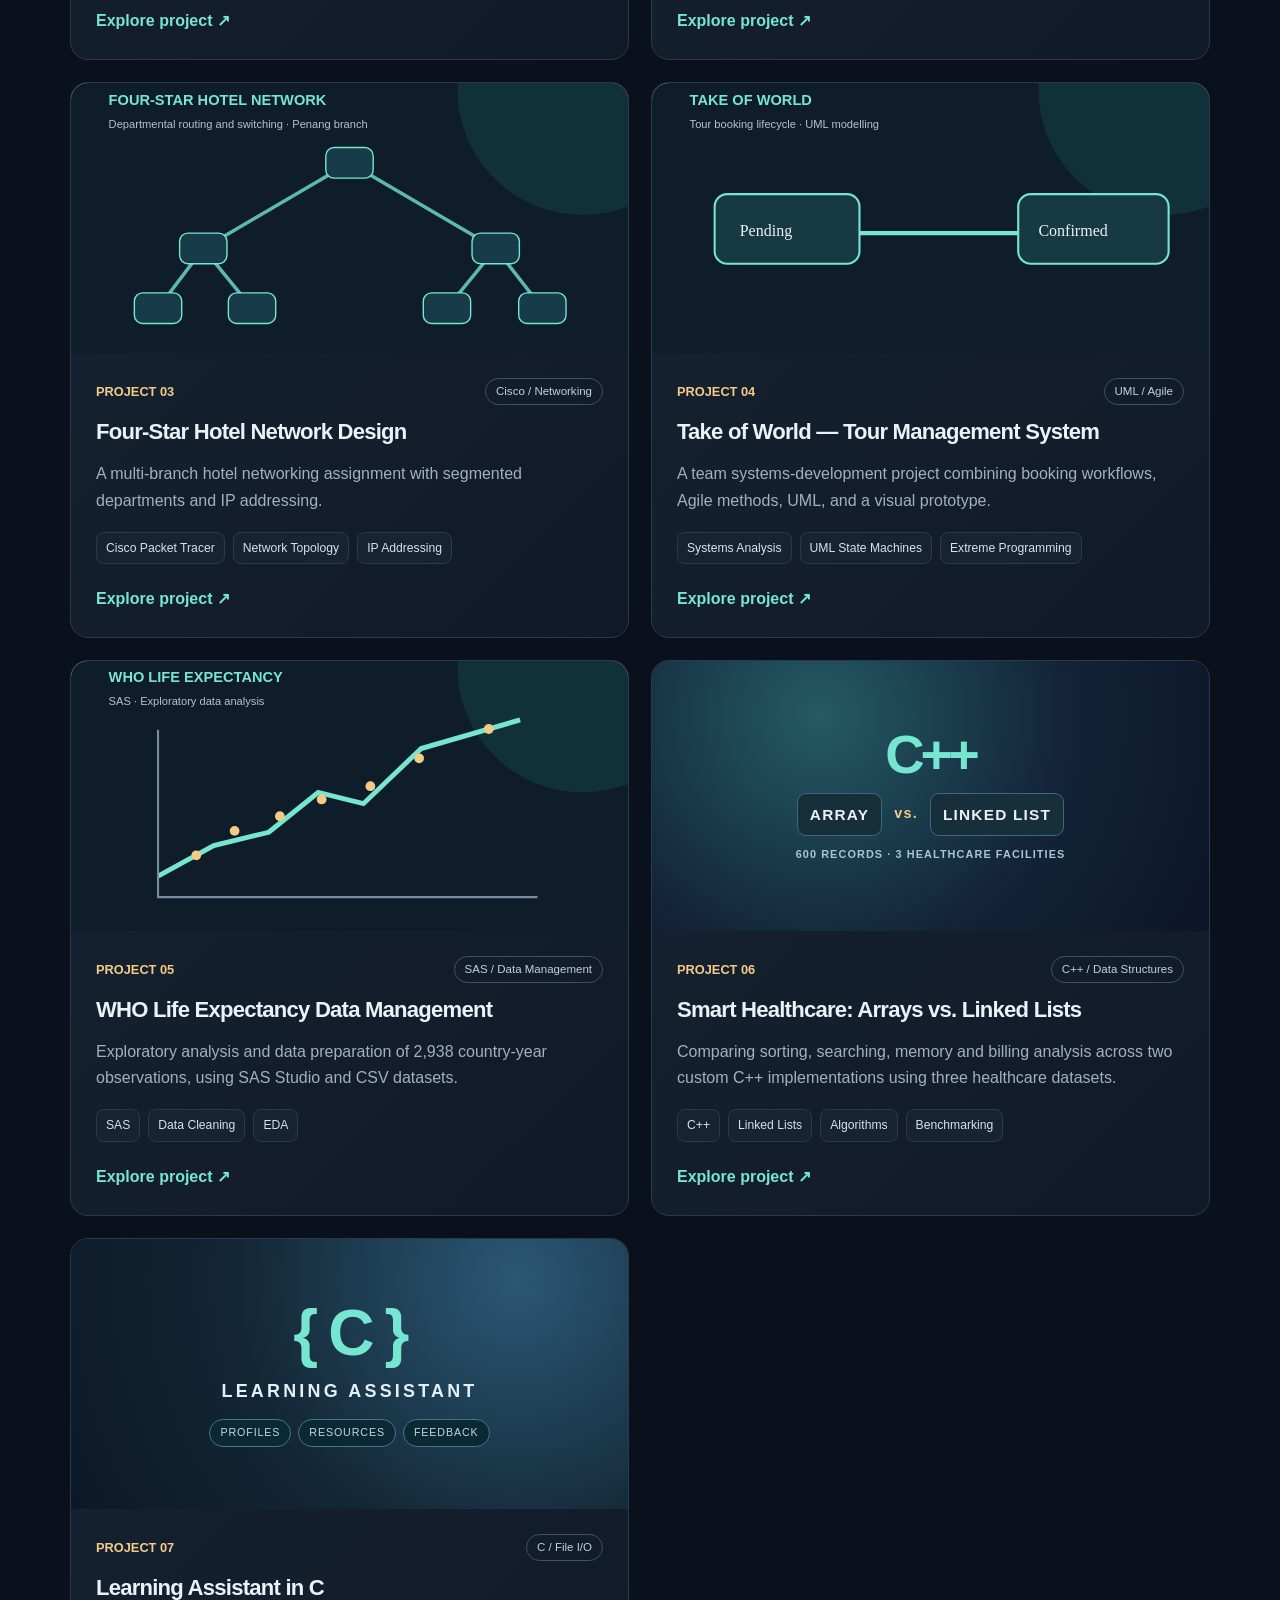
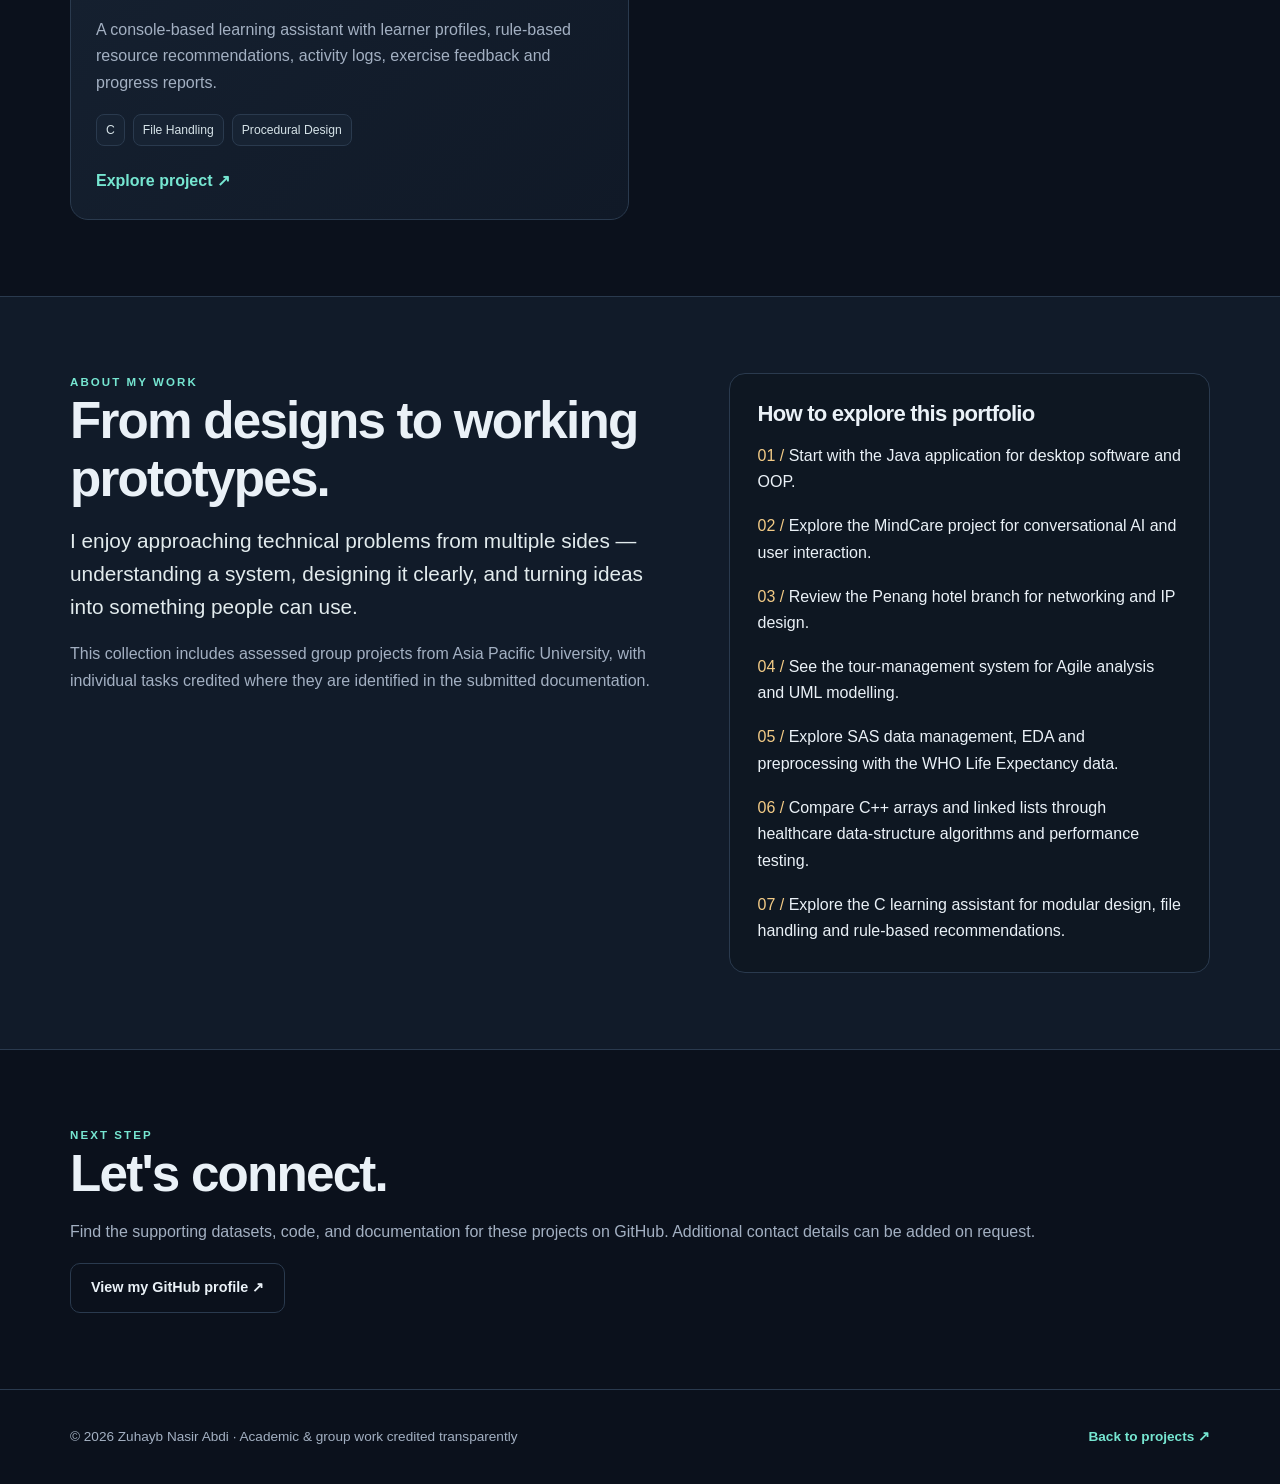
==== commit 5c2fedf6: "feat: feature C learning assistant as seventh portfolio project" ====
--- a/index.html
+++ b/index.html
@@ -1,2 +1,2 @@
 <!DOCTYPE html>
-<html lang="en"><head><meta charset="utf-8"/><meta content="width=device-width, initial-scale=1" name="viewport"/><meta content="#0b111c" name="theme-color"/><meta content="Software development, conversational AI, networking, and systems design portfolio." name="description"/><title>Selected Projects | Zuhayb Nasir Abdi</title><link href="styles.css" rel="stylesheet"/></head><body><header><div class="container topbar"><a aria-label="Portfolio homepage" class="brand" href="index.html"><span class="monogram">ZN</span><span>Zuhayb Nasir Abdi</span></a><nav aria-label="Primary navigation" class="navigation"><a href="index.html#projects">Projects</a><a href="index.html#about">About</a><a href="index.html#contact">Contact</a></nav></div></header><main><section class="hero"><div class="container"><div class="eyebrow">COMPUTING PORTFOLIO · ASIA PACIFIC UNIVERSITY</div><h1>Building, modelling and learning through <span class="gradient-word">real projects.</span></h1><p class="lede">I'm Zuhayb Nasir Abdi. This portfolio brings together selected university work in software development, conversational AI, computer networking and systems design — with clear attribution to team contributions.</p><div class="hero-actions"><a class="btn btn-primary" href="#projects">View selected work ↓</a><a class="btn" href="#about">About this portfolio ↗</a></div><div class="hero-stat"><span><strong>06</strong> featured projects</span><span><strong>06</strong> technical disciplines</span><span>University and collaborative projects</span></div></div></section><section id="projects"><div class="container"><div class="sectionhead"><div><div class="eyebrow">SELECTED WORK</div><h2>Projects with context.</h2></div><p>Not just files: each case study explains the problem, project work and the specific contribution I can document.</p></div><div class="projectgrid"><article class="projectcard"><a aria-label="View APU Automotive Service Centre" href="projects/automotive-service-centre/"><div class="card-image"><img alt="Project visual for APU Automotive Service Centre" loading="lazy" src="assets/java-roles.svg"/></div></a><div class="cardbody"><div class="cardmeta"><span class="projectnum">PROJECT 01</span><span class="pill">Java / Swing</span></div><h3>APU Automotive Service Centre</h3><p>A role-based desktop system for appointments, services, payments, and workshop operations.</p><div class="tagrow"><span class="tag">Java</span><span class="tag">Swing</span><span class="tag">Object-Oriented Design</span></div><a class="inline-link" href="projects/automotive-service-centre/">Explore project ↗</a></div></article><article class="projectcard"><a aria-label="View APU MindCare" href="projects/apu-mindcare-chatbot/"><div class="card-image"><img alt="Project visual for APU MindCare" loading="lazy" src="assets/chatbot-demo.svg"/></div></a><div class="cardbody"><div class="cardmeta"><span class="projectnum">PROJECT 02</span><span class="pill">Botpress / NLP</span></div><h3>APU MindCare</h3><p>A conversational mental-health support chatbot that guides students toward coping strategies and relevant resources.</p><div class="tagrow"><span class="tag">Botpress</span><span class="tag">Conversational AI</span><span class="tag">Conversation Design</span></div><a class="inline-link" href="projects/apu-mindcare-chatbot/">Explore project ↗</a></div></article><article class="projectcard"><a aria-label="View Four-Star Hotel Network Design" href="projects/hotel-network-design/"><div class="card-image"><img alt="Project visual for Four-Star Hotel Network Design" loading="lazy" src="assets/hotel-penang.svg"/></div></a><div class="cardbody"><div class="cardmeta"><span class="projectnum">PROJECT 03</span><span class="pill">Cisco / Networking</span></div><h3>Four-Star Hotel Network Design</h3><p>A multi-branch hotel networking assignment with segmented departments and IP addressing.</p><div class="tagrow"><span class="tag">Cisco Packet Tracer</span><span class="tag">Network Topology</span><span class="tag">IP Addressing</span></div><a class="inline-link" href="projects/hotel-network-design/">Explore project ↗</a></div></article><article class="projectcard"><a aria-label="View Take of World — Tour Management System" href="projects/take-of-world-tms/"><div class="card-image"><img alt="Project visual for Take of World — Tour Management System" loading="lazy" src="assets/tour-prototype.svg"/></div></a><div class="cardbody"><div class="cardmeta"><span class="projectnum">PROJECT 04</span><span class="pill">UML / Agile</span></div><h3>Take of World — Tour Management System</h3><p>A team systems-development project combining booking workflows, Agile methods, UML, and a visual prototype.</p><div class="tagrow"><span class="tag">Systems Analysis</span><span class="tag">UML State Machines</span><span class="tag">Extreme Programming</span></div><a class="inline-link" href="projects/take-of-world-tms/">Explore project ↗</a></div></article><article class="projectcard"><a aria-label="View WHO Life Expectancy Data Management" href="projects/who-life-expectancy-data-management/"><div class="card-image"><img alt="Scatter plot of life expectancy against schooling years" loading="lazy" src="assets/who-schooling-life-expectancy.svg"/></div></a><div class="cardbody"><div class="cardmeta"><span class="projectnum">PROJECT 05</span><span class="pill">SAS / Data Management</span></div><h3>WHO Life Expectancy Data Management</h3><p>Exploratory analysis and data preparation of 2,938 country-year observations, using SAS Studio and CSV datasets.</p><div class="tagrow"><span class="tag">SAS</span><span class="tag">Data Cleaning</span><span class="tag">EDA</span></div><a class="inline-link" href="projects/who-life-expectancy-data-management/">Explore project ↗</a></div></article><article class="projectcard"><a aria-label="View Smart Healthcare Data Structures C++ project" href="projects/healthcare-data-structures/"><div class="card-image cpp-cover"><div class="cpp-cover-mark" aria-hidden="true">C++</div><div class="cpp-cover-pair"><span>ARRAY</span><b>vs.</b><span>LINKED LIST</span></div><span class="cpp-cover-sub">600 RECORDS · 3 HEALTHCARE FACILITIES</span></div></a><div class="cardbody"><div class="cardmeta"><span class="projectnum">PROJECT 06</span><span class="pill">C++ / Data Structures</span></div><h3>Smart Healthcare: Arrays vs. Linked Lists</h3><p>Comparing sorting, searching, memory and billing analysis across two custom C++ implementations using three healthcare datasets.</p><div class="tagrow"><span class="tag">C++</span><span class="tag">Linked Lists</span><span class="tag">Algorithms</span><span class="tag">Benchmarking</span></div><a class="inline-link" href="projects/healthcare-data-structures/">Explore project ↗</a></div></article></div></div></section><section class="about" id="about"><div class="container about-grid"><div><div class="eyebrow">ABOUT MY WORK</div><h2>From designs to working prototypes.</h2><p class="quote">I enjoy approaching technical problems from multiple sides — understanding a system, designing it clearly, and turning ideas into something people can use.</p><p class="muted">This collection includes assessed group projects from Asia Pacific University, with individual tasks credited where they are identified in the submitted documentation.</p></div><div class="steps"><h3>How to explore this portfolio</h3><p><span class="gold">01 /</span> Start with the Java application for desktop software and OOP.</p><p><span class="gold">02 /</span> Explore the MindCare project for conversational AI and user interaction.</p><p><span class="gold">03 /</span> Review the Penang hotel branch for networking and IP design.</p><p><span class="gold">04 /</span> See the tour-management system for Agile analysis and UML modelling.</p><p><span class="gold">05 /</span> Explore SAS data management, EDA and preprocessing with the WHO Life Expectancy data.</p><p><span class="gold">06 /</span> Compare C++ arrays and linked lists through healthcare data-structure algorithms and performance testing.</p></div></div></section><section id="contact"><div class="container"><div class="eyebrow">NEXT STEP</div><h2>Let's connect.</h2><p class="muted">Find the supporting datasets, code, and documentation for these projects on GitHub. Additional contact details can be added on request.</p><a class="btn" href="https://github.com/zuhaybnasir-design" rel="noopener noreferrer" target="_blank">View my GitHub profile ↗</a></div></section></main><footer><div class="container foot"><span>© 2026 Zuhayb Nasir Abdi · Academic &amp; group work credited transparently</span><a class="inline-link" href="index.html#projects">Back to projects ↗</a></div></footer></body></html>+<html lang="en"><head><meta charset="utf-8"/><meta content="width=device-width, initial-scale=1" name="viewport"/><meta content="#0b111c" name="theme-color"/><meta content="Software development, conversational AI, networking, and systems design portfolio." name="description"/><title>Selected Projects | Zuhayb Nasir Abdi</title><link href="styles.css" rel="stylesheet"/></head><body><header><div class="container topbar"><a aria-label="Portfolio homepage" class="brand" href="index.html"><span class="monogram">ZN</span><span>Zuhayb Nasir Abdi</span></a><nav aria-label="Primary navigation" class="navigation"><a href="index.html#projects">Projects</a><a href="index.html#about">About</a><a href="index.html#contact">Contact</a></nav></div></header><main><section class="hero"><div class="container"><div class="eyebrow">COMPUTING PORTFOLIO · ASIA PACIFIC UNIVERSITY</div><h1>Building, modelling and learning through <span class="gradient-word">real projects.</span></h1><p class="lede">I'm Zuhayb Nasir Abdi. This portfolio brings together selected university work in software development, conversational AI, computer networking and systems design — with clear attribution to team contributions.</p><div class="hero-actions"><a class="btn btn-primary" href="#projects">View selected work ↓</a><a class="btn" href="#about">About this portfolio ↗</a></div><div class="hero-stat"><span><strong>07</strong> featured projects</span><span><strong>06</strong> technical disciplines</span><span>University and collaborative projects</span></div></div></section><section id="projects"><div class="container"><div class="sectionhead"><div><div class="eyebrow">SELECTED WORK</div><h2>Projects with context.</h2></div><p>Not just files: each case study explains the problem, project work and the specific contribution I can document.</p></div><div class="projectgrid"><article class="projectcard"><a aria-label="View APU Automotive Service Centre" href="projects/automotive-service-centre/"><div class="card-image"><img alt="Project visual for APU Automotive Service Centre" loading="lazy" src="assets/java-roles.svg"/></div></a><div class="cardbody"><div class="cardmeta"><span class="projectnum">PROJECT 01</span><span class="pill">Java / Swing</span></div><h3>APU Automotive Service Centre</h3><p>A role-based desktop system for appointments, services, payments, and workshop operations.</p><div class="tagrow"><span class="tag">Java</span><span class="tag">Swing</span><span class="tag">Object-Oriented Design</span></div><a class="inline-link" href="projects/automotive-service-centre/">Explore project ↗</a></div></article><article class="projectcard"><a aria-label="View APU MindCare" href="projects/apu-mindcare-chatbot/"><div class="card-image"><img alt="Project visual for APU MindCare" loading="lazy" src="assets/chatbot-demo.svg"/></div></a><div class="cardbody"><div class="cardmeta"><span class="projectnum">PROJECT 02</span><span class="pill">Botpress / NLP</span></div><h3>APU MindCare</h3><p>A conversational mental-health support chatbot that guides students toward coping strategies and relevant resources.</p><div class="tagrow"><span class="tag">Botpress</span><span class="tag">Conversational AI</span><span class="tag">Conversation Design</span></div><a class="inline-link" href="projects/apu-mindcare-chatbot/">Explore project ↗</a></div></article><article class="projectcard"><a aria-label="View Four-Star Hotel Network Design" href="projects/hotel-network-design/"><div class="card-image"><img alt="Project visual for Four-Star Hotel Network Design" loading="lazy" src="assets/hotel-penang.svg"/></div></a><div class="cardbody"><div class="cardmeta"><span class="projectnum">PROJECT 03</span><span class="pill">Cisco / Networking</span></div><h3>Four-Star Hotel Network Design</h3><p>A multi-branch hotel networking assignment with segmented departments and IP addressing.</p><div class="tagrow"><span class="tag">Cisco Packet Tracer</span><span class="tag">Network Topology</span><span class="tag">IP Addressing</span></div><a class="inline-link" href="projects/hotel-network-design/">Explore project ↗</a></div></article><article class="projectcard"><a aria-label="View Take of World — Tour Management System" href="projects/take-of-world-tms/"><div class="card-image"><img alt="Project visual for Take of World — Tour Management System" loading="lazy" src="assets/tour-prototype.svg"/></div></a><div class="cardbody"><div class="cardmeta"><span class="projectnum">PROJECT 04</span><span class="pill">UML / Agile</span></div><h3>Take of World — Tour Management System</h3><p>A team systems-development project combining booking workflows, Agile methods, UML, and a visual prototype.</p><div class="tagrow"><span class="tag">Systems Analysis</span><span class="tag">UML State Machines</span><span class="tag">Extreme Programming</span></div><a class="inline-link" href="projects/take-of-world-tms/">Explore project ↗</a></div></article><article class="projectcard"><a aria-label="View WHO Life Expectancy Data Management" href="projects/who-life-expectancy-data-management/"><div class="card-image"><img alt="Scatter plot of life expectancy against schooling years" loading="lazy" src="assets/who-schooling-life-expectancy.svg"/></div></a><div class="cardbody"><div class="cardmeta"><span class="projectnum">PROJECT 05</span><span class="pill">SAS / Data Management</span></div><h3>WHO Life Expectancy Data Management</h3><p>Exploratory analysis and data preparation of 2,938 country-year observations, using SAS Studio and CSV datasets.</p><div class="tagrow"><span class="tag">SAS</span><span class="tag">Data Cleaning</span><span class="tag">EDA</span></div><a class="inline-link" href="projects/who-life-expectancy-data-management/">Explore project ↗</a></div></article><article class="projectcard"><a aria-label="View Smart Healthcare Data Structures C++ project" href="projects/healthcare-data-structures/"><div class="card-image cpp-cover"><div class="cpp-cover-mark" aria-hidden="true">C++</div><div class="cpp-cover-pair"><span>ARRAY</span><b>vs.</b><span>LINKED LIST</span></div><span class="cpp-cover-sub">600 RECORDS · 3 HEALTHCARE FACILITIES</span></div></a><div class="cardbody"><div class="cardmeta"><span class="projectnum">PROJECT 06</span><span class="pill">C++ / Data Structures</span></div><h3>Smart Healthcare: Arrays vs. Linked Lists</h3><p>Comparing sorting, searching, memory and billing analysis across two custom C++ implementations using three healthcare datasets.</p><div class="tagrow"><span class="tag">C++</span><span class="tag">Linked Lists</span><span class="tag">Algorithms</span><span class="tag">Benchmarking</span></div><a class="inline-link" href="projects/healthcare-data-structures/">Explore project ↗</a></div></article><article class="projectcard"><a aria-label="View Learning Assistant in C project" href="projects/learning-assistant-c/"><div class="card-image c-assistant-cover"><div class="c-assistant-symbol" aria-hidden="true">{ C }</div><div class="c-assistant-title">LEARNING ASSISTANT</div><div class="c-assistant-chips"><span>PROFILES</span><span>RESOURCES</span><span>FEEDBACK</span></div></div></a><div class="cardbody"><div class="cardmeta"><span class="projectnum">PROJECT 07</span><span class="pill">C / File I/O</span></div><h3>Learning Assistant in C</h3><p>A console-based learning assistant with learner profiles, rule-based resource recommendations, activity logs, exercise feedback and progress reports.</p><div class="tagrow"><span class="tag">C</span><span class="tag">File Handling</span><span class="tag">Procedural Design</span></div><a class="inline-link" href="projects/learning-assistant-c/">Explore project ↗</a></div></article></div></div></section><section class="about" id="about"><div class="container about-grid"><div><div class="eyebrow">ABOUT MY WORK</div><h2>From designs to working prototypes.</h2><p class="quote">I enjoy approaching technical problems from multiple sides — understanding a system, designing it clearly, and turning ideas into something people can use.</p><p class="muted">This collection includes assessed group projects from Asia Pacific University, with individual tasks credited where they are identified in the submitted documentation.</p></div><div class="steps"><h3>How to explore this portfolio</h3><p><span class="gold">01 /</span> Start with the Java application for desktop software and OOP.</p><p><span class="gold">02 /</span> Explore the MindCare project for conversational AI and user interaction.</p><p><span class="gold">03 /</span> Review the Penang hotel branch for networking and IP design.</p><p><span class="gold">04 /</span> See the tour-management system for Agile analysis and UML modelling.</p><p><span class="gold">05 /</span> Explore SAS data management, EDA and preprocessing with the WHO Life Expectancy data.</p><p><span class="gold">06 /</span> Compare C++ arrays and linked lists through healthcare data-structure algorithms and performance testing.</p><p><span class="gold">07 /</span> Explore the C learning assistant for modular design, file handling and rule-based recommendations.</p></div></div></section><section id="contact"><div class="container"><div class="eyebrow">NEXT STEP</div><h2>Let's connect.</h2><p class="muted">Find the supporting datasets, code, and documentation for these projects on GitHub. Additional contact details can be added on request.</p><a class="btn" href="https://github.com/zuhaybnasir-design" rel="noopener noreferrer" target="_blank">View my GitHub profile ↗</a></div></section></main><footer><div class="container foot"><span>© 2026 Zuhayb Nasir Abdi · Academic &amp; group work credited transparently</span><a class="inline-link" href="index.html#projects">Back to projects ↗</a></div></footer></body></html>
--- a/styles.css
+++ b/styles.css
@@ -25,3 +25,10 @@
 .cpp-metric-table tr:last-child td{border-bottom:0}
 @media(max-width:800px){.cpp-highlight-grid{grid-template-columns:repeat(2,minmax(0,1fr))}}
 @media(max-width:540px){.cpp-highlight-grid{gap:9px}.cpp-highlight{padding:15px}.cpp-highlight strong{font-size:1.6rem}.cpp-cover-mark{font-size:2.7rem}.cpp-cover-pair{gap:5px}.cpp-cover-pair span{padding:5px 7px}}
+
+/* C learning assistant card: illustrative typography, not a program screenshot */
+.c-assistant-cover{display:flex;flex-direction:column;align-items:center;justify-content:center;gap:12px;padding:28px;background:radial-gradient(circle at 80% 15%,#2b5874,#132635 56%,#0c1827 100%);text-align:center;color:#eef8fa}
+.c-assistant-symbol{font-size:clamp(2.8rem,5vw,4rem);font-weight:850;line-height:1;color:var(--aqua);letter-spacing:-.06em}
+.c-assistant-title{font-size:clamp(.87rem,1.7vw,1.12rem);font-weight:800;letter-spacing:.18em;color:#e3f0f6}
+.c-assistant-chips{display:flex;flex-wrap:wrap;justify-content:center;gap:7px}
+.c-assistant-chips span{border:1px solid #42778a;color:#b3dde3;border-radius:20px;padding:4px 10px;font-size:.67rem;letter-spacing:.08em;background:#0d2835}
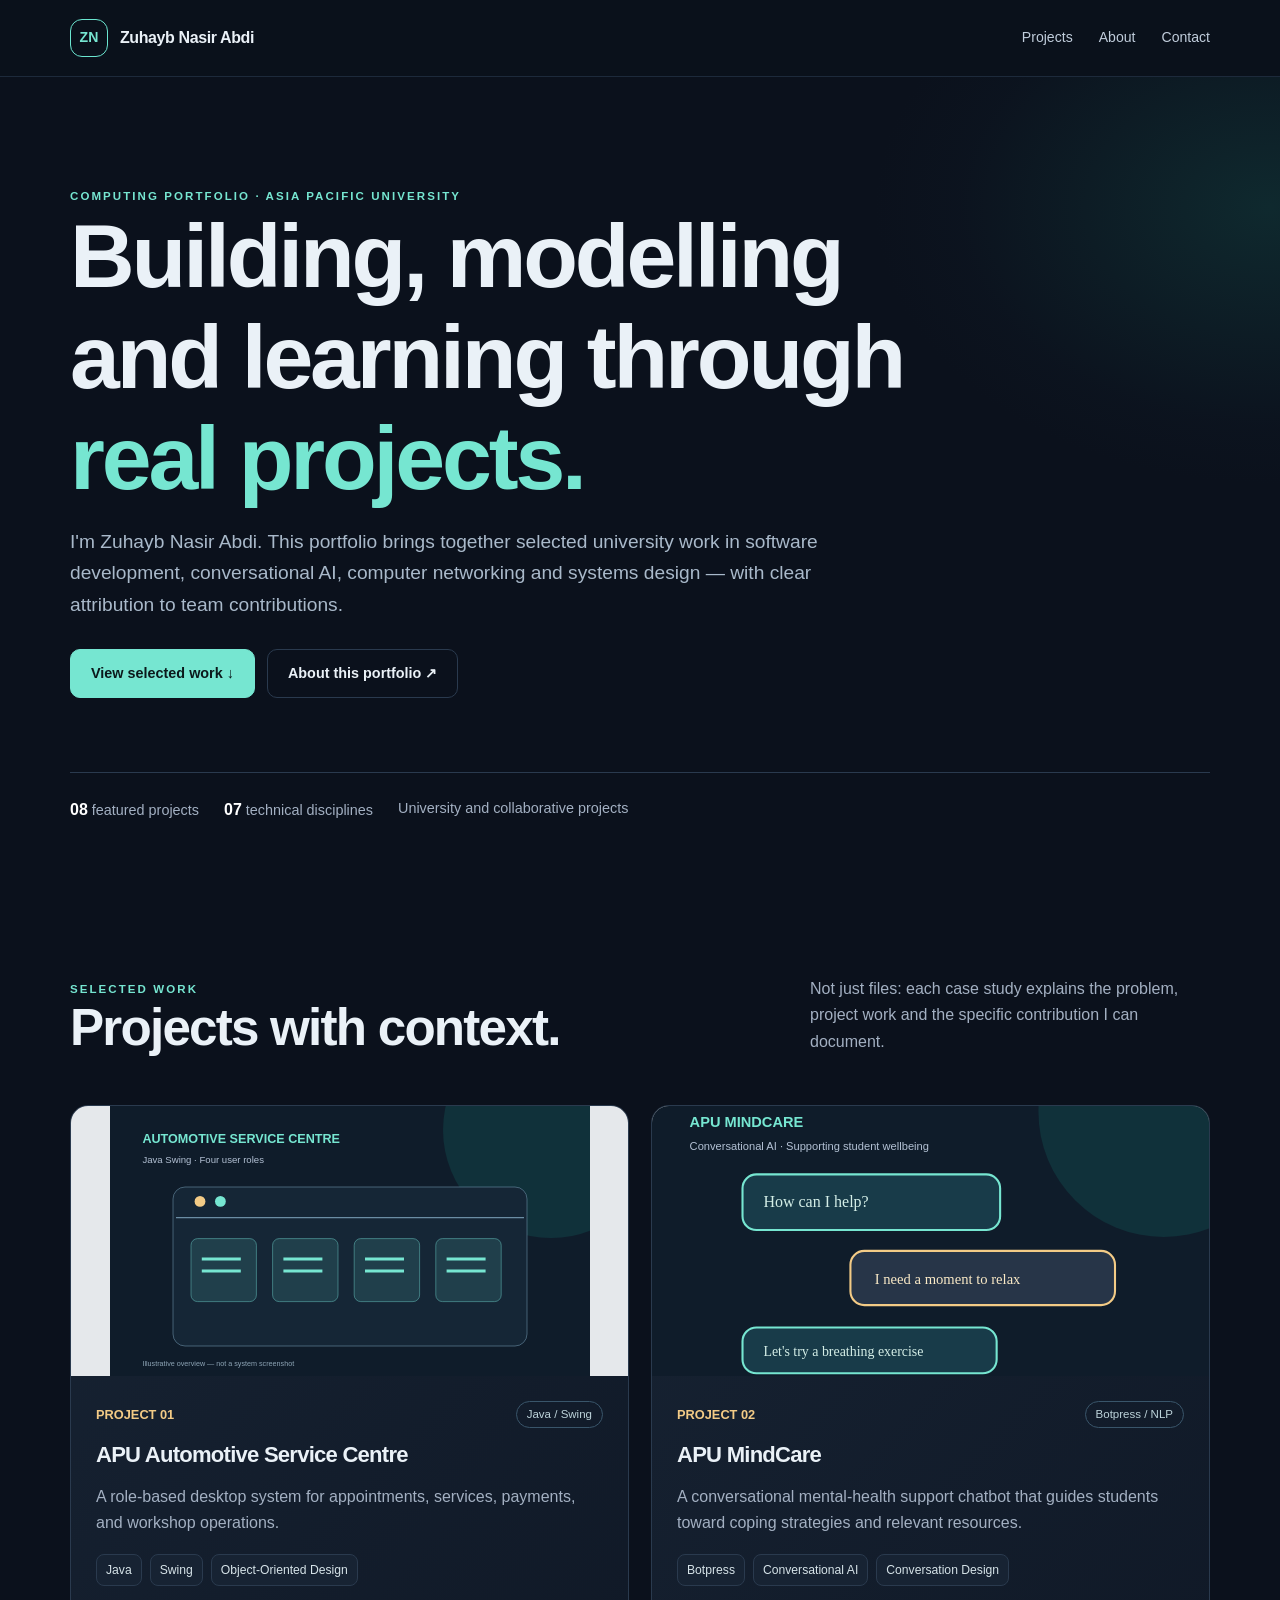
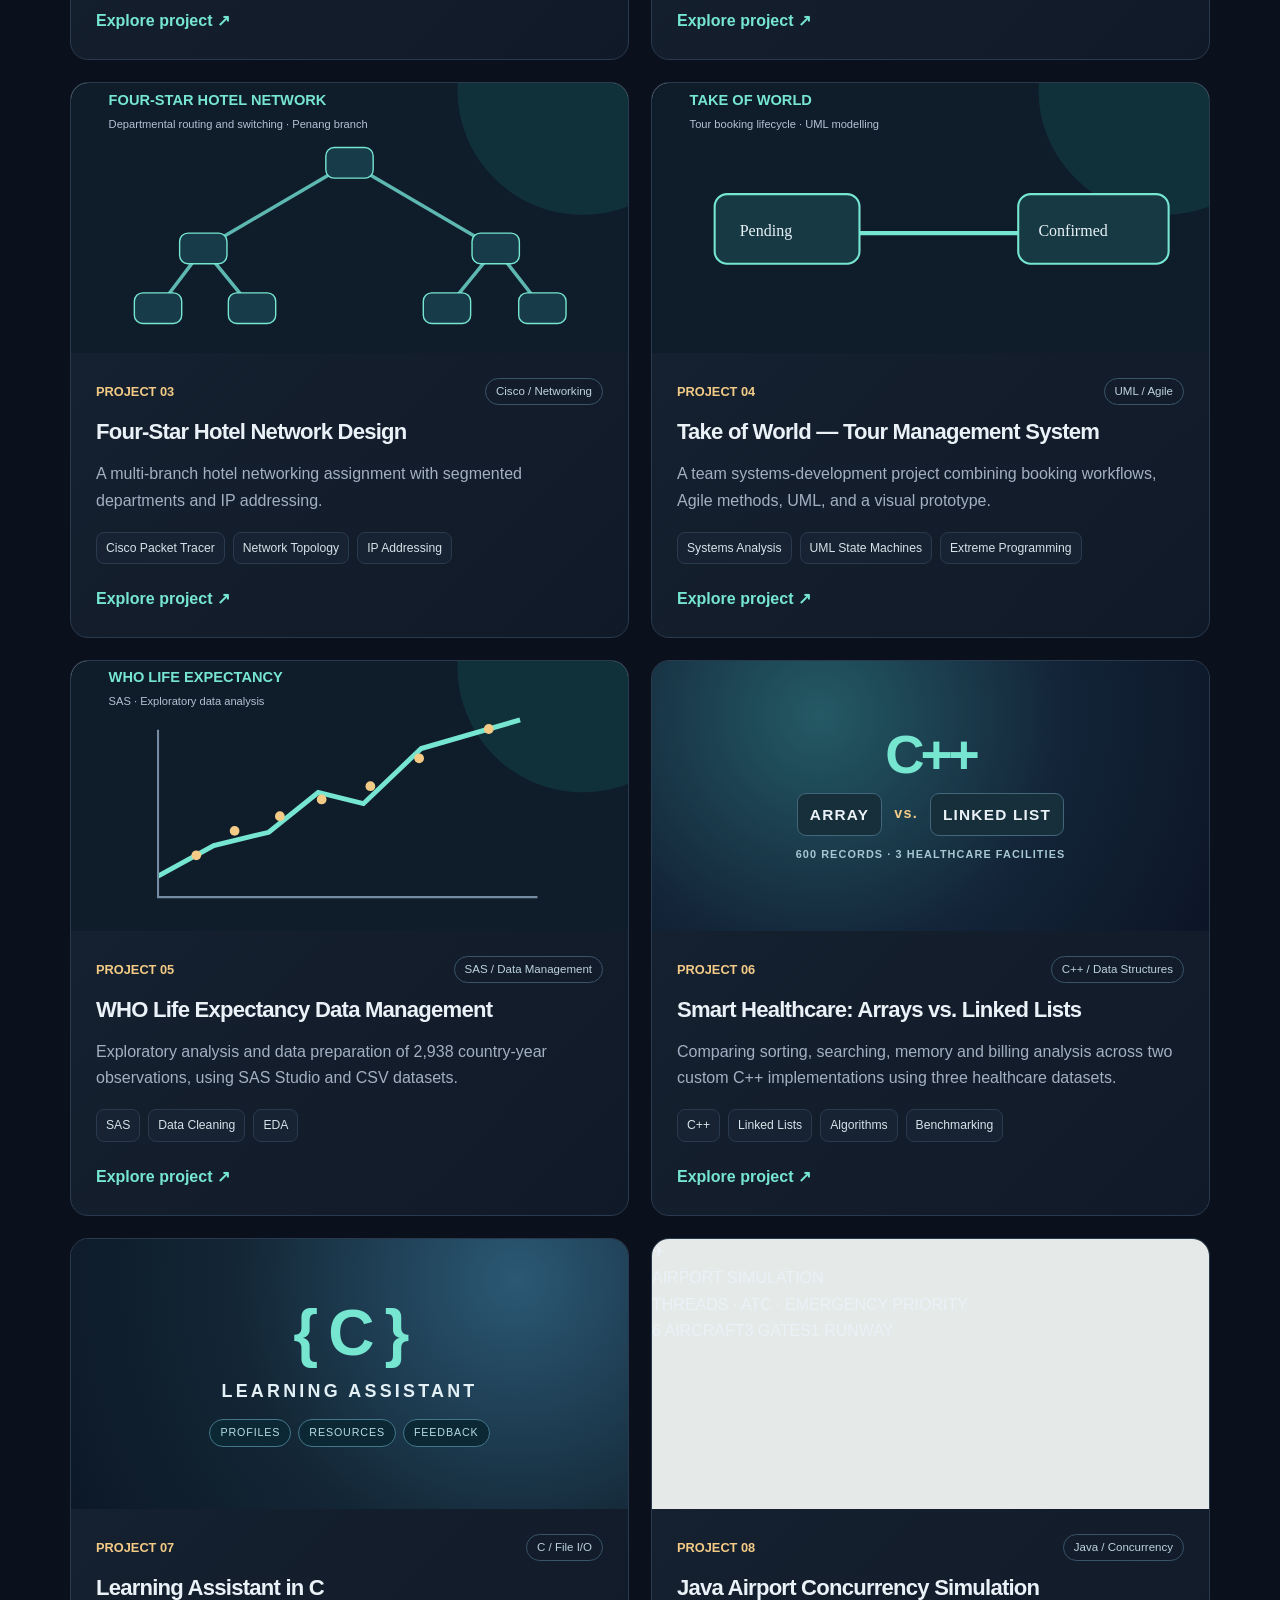
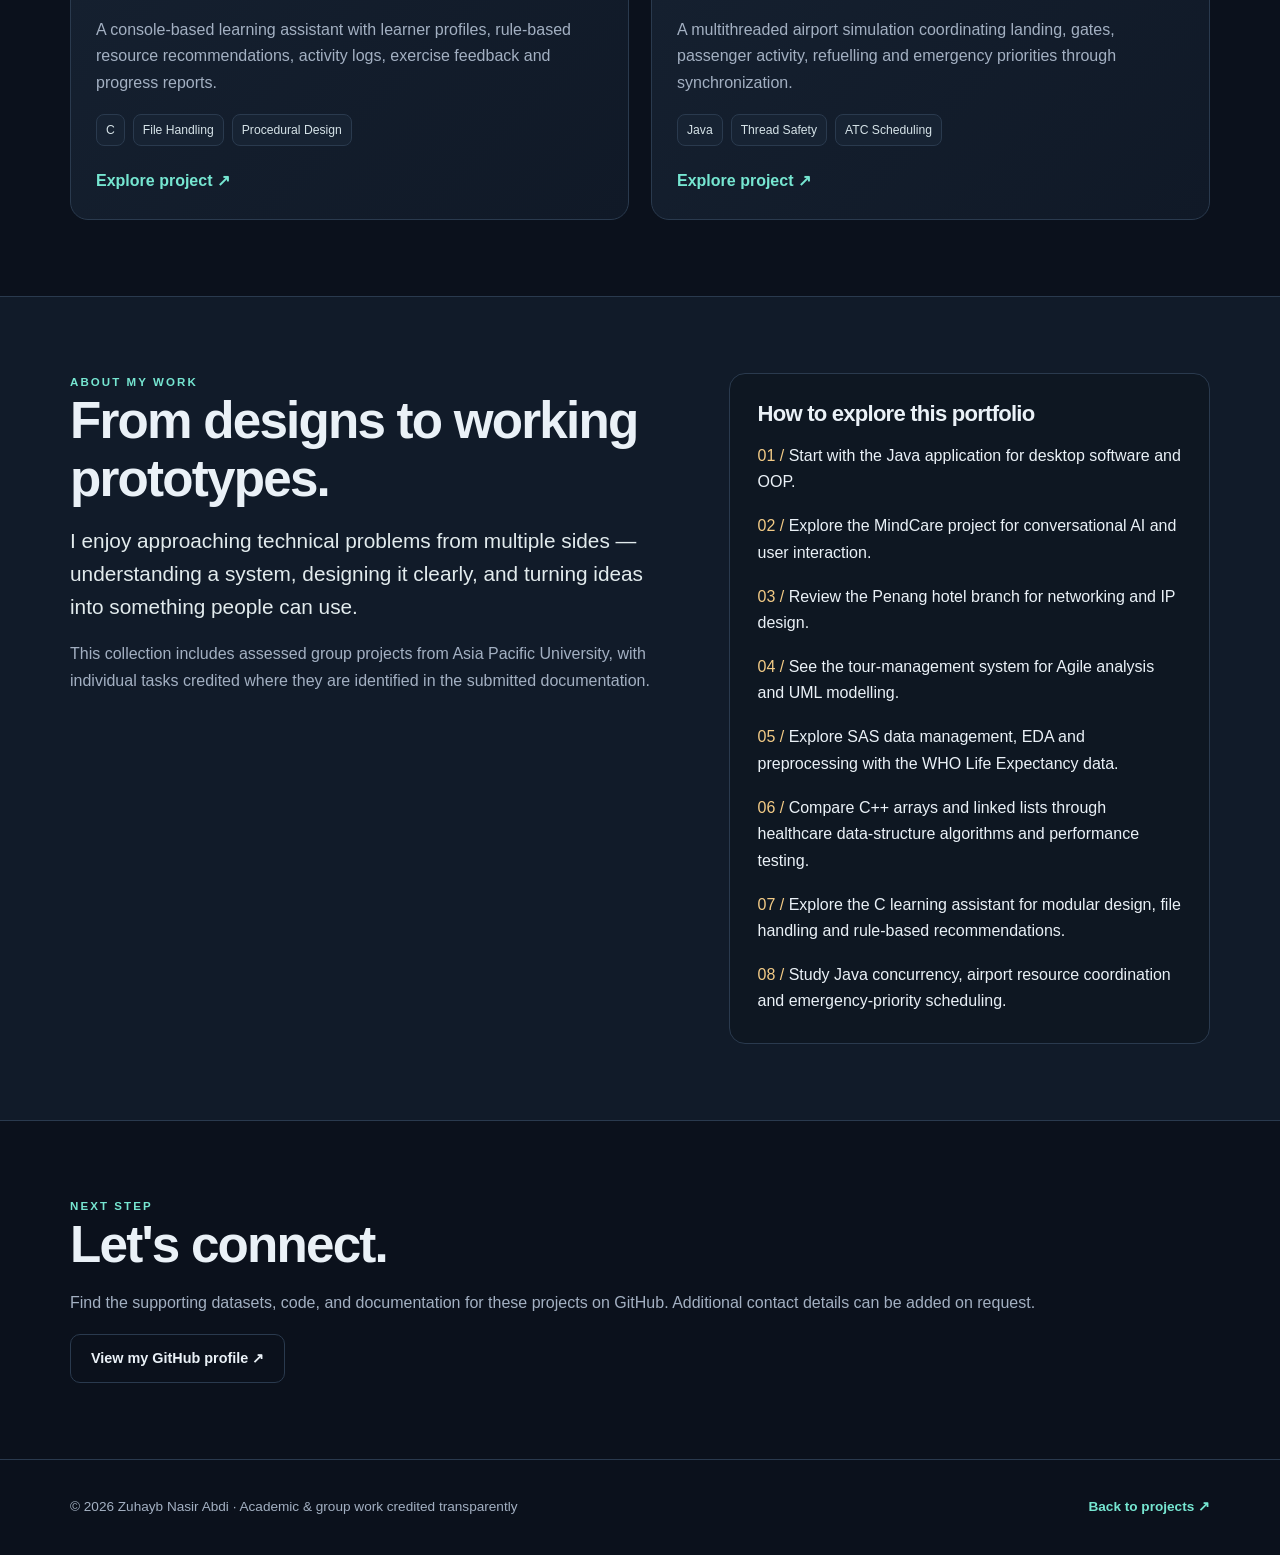
==== commit fd234efb: "feat: showcase airport concurrency as project eight" ====
--- a/index.html
+++ b/index.html
@@ -1,2 +1,2 @@
 <!DOCTYPE html>
-<html lang="en"><head><meta charset="utf-8"/><meta content="width=device-width, initial-scale=1" name="viewport"/><meta content="#0b111c" name="theme-color"/><meta content="Software development, conversational AI, networking, and systems design portfolio." name="description"/><title>Selected Projects | Zuhayb Nasir Abdi</title><link href="styles.css" rel="stylesheet"/></head><body><header><div class="container topbar"><a aria-label="Portfolio homepage" class="brand" href="index.html"><span class="monogram">ZN</span><span>Zuhayb Nasir Abdi</span></a><nav aria-label="Primary navigation" class="navigation"><a href="index.html#projects">Projects</a><a href="index.html#about">About</a><a href="index.html#contact">Contact</a></nav></div></header><main><section class="hero"><div class="container"><div class="eyebrow">COMPUTING PORTFOLIO · ASIA PACIFIC UNIVERSITY</div><h1>Building, modelling and learning through <span class="gradient-word">real projects.</span></h1><p class="lede">I'm Zuhayb Nasir Abdi. This portfolio brings together selected university work in software development, conversational AI, computer networking and systems design — with clear attribution to team contributions.</p><div class="hero-actions"><a class="btn btn-primary" href="#projects">View selected work ↓</a><a class="btn" href="#about">About this portfolio ↗</a></div><div class="hero-stat"><span><strong>07</strong> featured projects</span><span><strong>06</strong> technical disciplines</span><span>University and collaborative projects</span></div></div></section><section id="projects"><div class="container"><div class="sectionhead"><div><div class="eyebrow">SELECTED WORK</div><h2>Projects with context.</h2></div><p>Not just files: each case study explains the problem, project work and the specific contribution I can document.</p></div><div class="projectgrid"><article class="projectcard"><a aria-label="View APU Automotive Service Centre" href="projects/automotive-service-centre/"><div class="card-image"><img alt="Project visual for APU Automotive Service Centre" loading="lazy" src="assets/java-roles.svg"/></div></a><div class="cardbody"><div class="cardmeta"><span class="projectnum">PROJECT 01</span><span class="pill">Java / Swing</span></div><h3>APU Automotive Service Centre</h3><p>A role-based desktop system for appointments, services, payments, and workshop operations.</p><div class="tagrow"><span class="tag">Java</span><span class="tag">Swing</span><span class="tag">Object-Oriented Design</span></div><a class="inline-link" href="projects/automotive-service-centre/">Explore project ↗</a></div></article><article class="projectcard"><a aria-label="View APU MindCare" href="projects/apu-mindcare-chatbot/"><div class="card-image"><img alt="Project visual for APU MindCare" loading="lazy" src="assets/chatbot-demo.svg"/></div></a><div class="cardbody"><div class="cardmeta"><span class="projectnum">PROJECT 02</span><span class="pill">Botpress / NLP</span></div><h3>APU MindCare</h3><p>A conversational mental-health support chatbot that guides students toward coping strategies and relevant resources.</p><div class="tagrow"><span class="tag">Botpress</span><span class="tag">Conversational AI</span><span class="tag">Conversation Design</span></div><a class="inline-link" href="projects/apu-mindcare-chatbot/">Explore project ↗</a></div></article><article class="projectcard"><a aria-label="View Four-Star Hotel Network Design" href="projects/hotel-network-design/"><div class="card-image"><img alt="Project visual for Four-Star Hotel Network Design" loading="lazy" src="assets/hotel-penang.svg"/></div></a><div class="cardbody"><div class="cardmeta"><span class="projectnum">PROJECT 03</span><span class="pill">Cisco / Networking</span></div><h3>Four-Star Hotel Network Design</h3><p>A multi-branch hotel networking assignment with segmented departments and IP addressing.</p><div class="tagrow"><span class="tag">Cisco Packet Tracer</span><span class="tag">Network Topology</span><span class="tag">IP Addressing</span></div><a class="inline-link" href="projects/hotel-network-design/">Explore project ↗</a></div></article><article class="projectcard"><a aria-label="View Take of World — Tour Management System" href="projects/take-of-world-tms/"><div class="card-image"><img alt="Project visual for Take of World — Tour Management System" loading="lazy" src="assets/tour-prototype.svg"/></div></a><div class="cardbody"><div class="cardmeta"><span class="projectnum">PROJECT 04</span><span class="pill">UML / Agile</span></div><h3>Take of World — Tour Management System</h3><p>A team systems-development project combining booking workflows, Agile methods, UML, and a visual prototype.</p><div class="tagrow"><span class="tag">Systems Analysis</span><span class="tag">UML State Machines</span><span class="tag">Extreme Programming</span></div><a class="inline-link" href="projects/take-of-world-tms/">Explore project ↗</a></div></article><article class="projectcard"><a aria-label="View WHO Life Expectancy Data Management" href="projects/who-life-expectancy-data-management/"><div class="card-image"><img alt="Scatter plot of life expectancy against schooling years" loading="lazy" src="assets/who-schooling-life-expectancy.svg"/></div></a><div class="cardbody"><div class="cardmeta"><span class="projectnum">PROJECT 05</span><span class="pill">SAS / Data Management</span></div><h3>WHO Life Expectancy Data Management</h3><p>Exploratory analysis and data preparation of 2,938 country-year observations, using SAS Studio and CSV datasets.</p><div class="tagrow"><span class="tag">SAS</span><span class="tag">Data Cleaning</span><span class="tag">EDA</span></div><a class="inline-link" href="projects/who-life-expectancy-data-management/">Explore project ↗</a></div></article><article class="projectcard"><a aria-label="View Smart Healthcare Data Structures C++ project" href="projects/healthcare-data-structures/"><div class="card-image cpp-cover"><div class="cpp-cover-mark" aria-hidden="true">C++</div><div class="cpp-cover-pair"><span>ARRAY</span><b>vs.</b><span>LINKED LIST</span></div><span class="cpp-cover-sub">600 RECORDS · 3 HEALTHCARE FACILITIES</span></div></a><div class="cardbody"><div class="cardmeta"><span class="projectnum">PROJECT 06</span><span class="pill">C++ / Data Structures</span></div><h3>Smart Healthcare: Arrays vs. Linked Lists</h3><p>Comparing sorting, searching, memory and billing analysis across two custom C++ implementations using three healthcare datasets.</p><div class="tagrow"><span class="tag">C++</span><span class="tag">Linked Lists</span><span class="tag">Algorithms</span><span class="tag">Benchmarking</span></div><a class="inline-link" href="projects/healthcare-data-structures/">Explore project ↗</a></div></article><article class="projectcard"><a aria-label="View Learning Assistant in C project" href="projects/learning-assistant-c/"><div class="card-image c-assistant-cover"><div class="c-assistant-symbol" aria-hidden="true">{ C }</div><div class="c-assistant-title">LEARNING ASSISTANT</div><div class="c-assistant-chips"><span>PROFILES</span><span>RESOURCES</span><span>FEEDBACK</span></div></div></a><div class="cardbody"><div class="cardmeta"><span class="projectnum">PROJECT 07</span><span class="pill">C / File I/O</span></div><h3>Learning Assistant in C</h3><p>A console-based learning assistant with learner profiles, rule-based resource recommendations, activity logs, exercise feedback and progress reports.</p><div class="tagrow"><span class="tag">C</span><span class="tag">File Handling</span><span class="tag">Procedural Design</span></div><a class="inline-link" href="projects/learning-assistant-c/">Explore project ↗</a></div></article></div></div></section><section class="about" id="about"><div class="container about-grid"><div><div class="eyebrow">ABOUT MY WORK</div><h2>From designs to working prototypes.</h2><p class="quote">I enjoy approaching technical problems from multiple sides — understanding a system, designing it clearly, and turning ideas into something people can use.</p><p class="muted">This collection includes assessed group projects from Asia Pacific University, with individual tasks credited where they are identified in the submitted documentation.</p></div><div class="steps"><h3>How to explore this portfolio</h3><p><span class="gold">01 /</span> Start with the Java application for desktop software and OOP.</p><p><span class="gold">02 /</span> Explore the MindCare project for conversational AI and user interaction.</p><p><span class="gold">03 /</span> Review the Penang hotel branch for networking and IP design.</p><p><span class="gold">04 /</span> See the tour-management system for Agile analysis and UML modelling.</p><p><span class="gold">05 /</span> Explore SAS data management, EDA and preprocessing with the WHO Life Expectancy data.</p><p><span class="gold">06 /</span> Compare C++ arrays and linked lists through healthcare data-structure algorithms and performance testing.</p><p><span class="gold">07 /</span> Explore the C learning assistant for modular design, file handling and rule-based recommendations.</p></div></div></section><section id="contact"><div class="container"><div class="eyebrow">NEXT STEP</div><h2>Let's connect.</h2><p class="muted">Find the supporting datasets, code, and documentation for these projects on GitHub. Additional contact details can be added on request.</p><a class="btn" href="https://github.com/zuhaybnasir-design" rel="noopener noreferrer" target="_blank">View my GitHub profile ↗</a></div></section></main><footer><div class="container foot"><span>© 2026 Zuhayb Nasir Abdi · Academic &amp; group work credited transparently</span><a class="inline-link" href="index.html#projects">Back to projects ↗</a></div></footer></body></html>+<html lang="en"><head><meta charset="utf-8"/><meta content="width=device-width, initial-scale=1" name="viewport"/><meta content="#0b111c" name="theme-color"/><meta content="Software development, conversational AI, networking, and systems design portfolio." name="description"/><title>Selected Projects | Zuhayb Nasir Abdi</title><link href="styles.css" rel="stylesheet"/></head><body><header><div class="container topbar"><a aria-label="Portfolio homepage" class="brand" href="index.html"><span class="monogram">ZN</span><span>Zuhayb Nasir Abdi</span></a><nav aria-label="Primary navigation" class="navigation"><a href="index.html#projects">Projects</a><a href="index.html#about">About</a><a href="index.html#contact">Contact</a></nav></div></header><main><section class="hero"><div class="container"><div class="eyebrow">COMPUTING PORTFOLIO · ASIA PACIFIC UNIVERSITY</div><h1>Building, modelling and learning through <span class="gradient-word">real projects.</span></h1><p class="lede">I'm Zuhayb Nasir Abdi. This portfolio brings together selected university work in software development, conversational AI, computer networking and systems design — with clear attribution to team contributions.</p><div class="hero-actions"><a class="btn btn-primary" href="#projects">View selected work ↓</a><a class="btn" href="#about">About this portfolio ↗</a></div><div class="hero-stat"><span><strong>08</strong> featured projects</span><span><strong>07</strong> technical disciplines</span><span>University and collaborative projects</span></div></div></section><section id="projects"><div class="container"><div class="sectionhead"><div><div class="eyebrow">SELECTED WORK</div><h2>Projects with context.</h2></div><p>Not just files: each case study explains the problem, project work and the specific contribution I can document.</p></div><div class="projectgrid"><article class="projectcard"><a aria-label="View APU Automotive Service Centre" href="projects/automotive-service-centre/"><div class="card-image"><img alt="Project visual for APU Automotive Service Centre" loading="lazy" src="assets/java-roles.svg"/></div></a><div class="cardbody"><div class="cardmeta"><span class="projectnum">PROJECT 01</span><span class="pill">Java / Swing</span></div><h3>APU Automotive Service Centre</h3><p>A role-based desktop system for appointments, services, payments, and workshop operations.</p><div class="tagrow"><span class="tag">Java</span><span class="tag">Swing</span><span class="tag">Object-Oriented Design</span></div><a class="inline-link" href="projects/automotive-service-centre/">Explore project ↗</a></div></article><article class="projectcard"><a aria-label="View APU MindCare" href="projects/apu-mindcare-chatbot/"><div class="card-image"><img alt="Project visual for APU MindCare" loading="lazy" src="assets/chatbot-demo.svg"/></div></a><div class="cardbody"><div class="cardmeta"><span class="projectnum">PROJECT 02</span><span class="pill">Botpress / NLP</span></div><h3>APU MindCare</h3><p>A conversational mental-health support chatbot that guides students toward coping strategies and relevant resources.</p><div class="tagrow"><span class="tag">Botpress</span><span class="tag">Conversational AI</span><span class="tag">Conversation Design</span></div><a class="inline-link" href="projects/apu-mindcare-chatbot/">Explore project ↗</a></div></article><article class="projectcard"><a aria-label="View Four-Star Hotel Network Design" href="projects/hotel-network-design/"><div class="card-image"><img alt="Project visual for Four-Star Hotel Network Design" loading="lazy" src="assets/hotel-penang.svg"/></div></a><div class="cardbody"><div class="cardmeta"><span class="projectnum">PROJECT 03</span><span class="pill">Cisco / Networking</span></div><h3>Four-Star Hotel Network Design</h3><p>A multi-branch hotel networking assignment with segmented departments and IP addressing.</p><div class="tagrow"><span class="tag">Cisco Packet Tracer</span><span class="tag">Network Topology</span><span class="tag">IP Addressing</span></div><a class="inline-link" href="projects/hotel-network-design/">Explore project ↗</a></div></article><article class="projectcard"><a aria-label="View Take of World — Tour Management System" href="projects/take-of-world-tms/"><div class="card-image"><img alt="Project visual for Take of World — Tour Management System" loading="lazy" src="assets/tour-prototype.svg"/></div></a><div class="cardbody"><div class="cardmeta"><span class="projectnum">PROJECT 04</span><span class="pill">UML / Agile</span></div><h3>Take of World — Tour Management System</h3><p>A team systems-development project combining booking workflows, Agile methods, UML, and a visual prototype.</p><div class="tagrow"><span class="tag">Systems Analysis</span><span class="tag">UML State Machines</span><span class="tag">Extreme Programming</span></div><a class="inline-link" href="projects/take-of-world-tms/">Explore project ↗</a></div></article><article class="projectcard"><a aria-label="View WHO Life Expectancy Data Management" href="projects/who-life-expectancy-data-management/"><div class="card-image"><img alt="Scatter plot of life expectancy against schooling years" loading="lazy" src="assets/who-schooling-life-expectancy.svg"/></div></a><div class="cardbody"><div class="cardmeta"><span class="projectnum">PROJECT 05</span><span class="pill">SAS / Data Management</span></div><h3>WHO Life Expectancy Data Management</h3><p>Exploratory analysis and data preparation of 2,938 country-year observations, using SAS Studio and CSV datasets.</p><div class="tagrow"><span class="tag">SAS</span><span class="tag">Data Cleaning</span><span class="tag">EDA</span></div><a class="inline-link" href="projects/who-life-expectancy-data-management/">Explore project ↗</a></div></article><article class="projectcard"><a aria-label="View Smart Healthcare Data Structures C++ project" href="projects/healthcare-data-structures/"><div class="card-image cpp-cover"><div class="cpp-cover-mark" aria-hidden="true">C++</div><div class="cpp-cover-pair"><span>ARRAY</span><b>vs.</b><span>LINKED LIST</span></div><span class="cpp-cover-sub">600 RECORDS · 3 HEALTHCARE FACILITIES</span></div></a><div class="cardbody"><div class="cardmeta"><span class="projectnum">PROJECT 06</span><span class="pill">C++ / Data Structures</span></div><h3>Smart Healthcare: Arrays vs. Linked Lists</h3><p>Comparing sorting, searching, memory and billing analysis across two custom C++ implementations using three healthcare datasets.</p><div class="tagrow"><span class="tag">C++</span><span class="tag">Linked Lists</span><span class="tag">Algorithms</span><span class="tag">Benchmarking</span></div><a class="inline-link" href="projects/healthcare-data-structures/">Explore project ↗</a></div></article><article class="projectcard"><a aria-label="View Learning Assistant in C project" href="projects/learning-assistant-c/"><div class="card-image c-assistant-cover"><div class="c-assistant-symbol" aria-hidden="true">{ C }</div><div class="c-assistant-title">LEARNING ASSISTANT</div><div class="c-assistant-chips"><span>PROFILES</span><span>RESOURCES</span><span>FEEDBACK</span></div></div></a><div class="cardbody"><div class="cardmeta"><span class="projectnum">PROJECT 07</span><span class="pill">C / File I/O</span></div><h3>Learning Assistant in C</h3><p>A console-based learning assistant with learner profiles, rule-based resource recommendations, activity logs, exercise feedback and progress reports.</p><div class="tagrow"><span class="tag">C</span><span class="tag">File Handling</span><span class="tag">Procedural Design</span></div><a class="inline-link" href="projects/learning-assistant-c/">Explore project ↗</a></div></article><article class="projectcard"><a aria-label="View Java Airport Concurrency Simulation" href="projects/airport-concurrency-simulation/"><div class="card-image airport-cover"><div class="airport-cover-plane" aria-hidden="true">✈</div><div class="airport-cover-title">AIRPORT SIMULATION</div><div class="airport-cover-line">THREADS · ATC · EMERGENCY PRIORITY</div><div class="airport-cover-metrics"><span>6 AIRCRAFT</span><span>3 GATES</span><span>1 RUNWAY</span></div></div></a><div class="cardbody"><div class="cardmeta"><span class="projectnum">PROJECT 08</span><span class="pill">Java / Concurrency</span></div><h3>Java Airport Concurrency Simulation</h3><p>A multithreaded airport simulation coordinating landing, gates, passenger activity, refuelling and emergency priorities through synchronization.</p><div class="tagrow"><span class="tag">Java</span><span class="tag">Thread Safety</span><span class="tag">ATC Scheduling</span></div><a class="inline-link" href="projects/airport-concurrency-simulation/">Explore project ↗</a></div></article></div></div></section><section class="about" id="about"><div class="container about-grid"><div><div class="eyebrow">ABOUT MY WORK</div><h2>From designs to working prototypes.</h2><p class="quote">I enjoy approaching technical problems from multiple sides — understanding a system, designing it clearly, and turning ideas into something people can use.</p><p class="muted">This collection includes assessed group projects from Asia Pacific University, with individual tasks credited where they are identified in the submitted documentation.</p></div><div class="steps"><h3>How to explore this portfolio</h3><p><span class="gold">01 /</span> Start with the Java application for desktop software and OOP.</p><p><span class="gold">02 /</span> Explore the MindCare project for conversational AI and user interaction.</p><p><span class="gold">03 /</span> Review the Penang hotel branch for networking and IP design.</p><p><span class="gold">04 /</span> See the tour-management system for Agile analysis and UML modelling.</p><p><span class="gold">05 /</span> Explore SAS data management, EDA and preprocessing with the WHO Life Expectancy data.</p><p><span class="gold">06 /</span> Compare C++ arrays and linked lists through healthcare data-structure algorithms and performance testing.</p><p><span class="gold">07 /</span> Explore the C learning assistant for modular design, file handling and rule-based recommendations.</p><p><span class="gold">08 /</span> Study Java concurrency, airport resource coordination and emergency-priority scheduling.</p></div></div></section><section id="contact"><div class="container"><div class="eyebrow">NEXT STEP</div><h2>Let's connect.</h2><p class="muted">Find the supporting datasets, code, and documentation for these projects on GitHub. Additional contact details can be added on request.</p><a class="btn" href="https://github.com/zuhaybnasir-design" rel="noopener noreferrer" target="_blank">View my GitHub profile ↗</a></div></section></main><footer><div class="container foot"><span>© 2026 Zuhayb Nasir Abdi · Academic &amp; group work credited transparently</span><a class="inline-link" href="index.html#projects">Back to projects ↗</a></div></footer></body></html>
